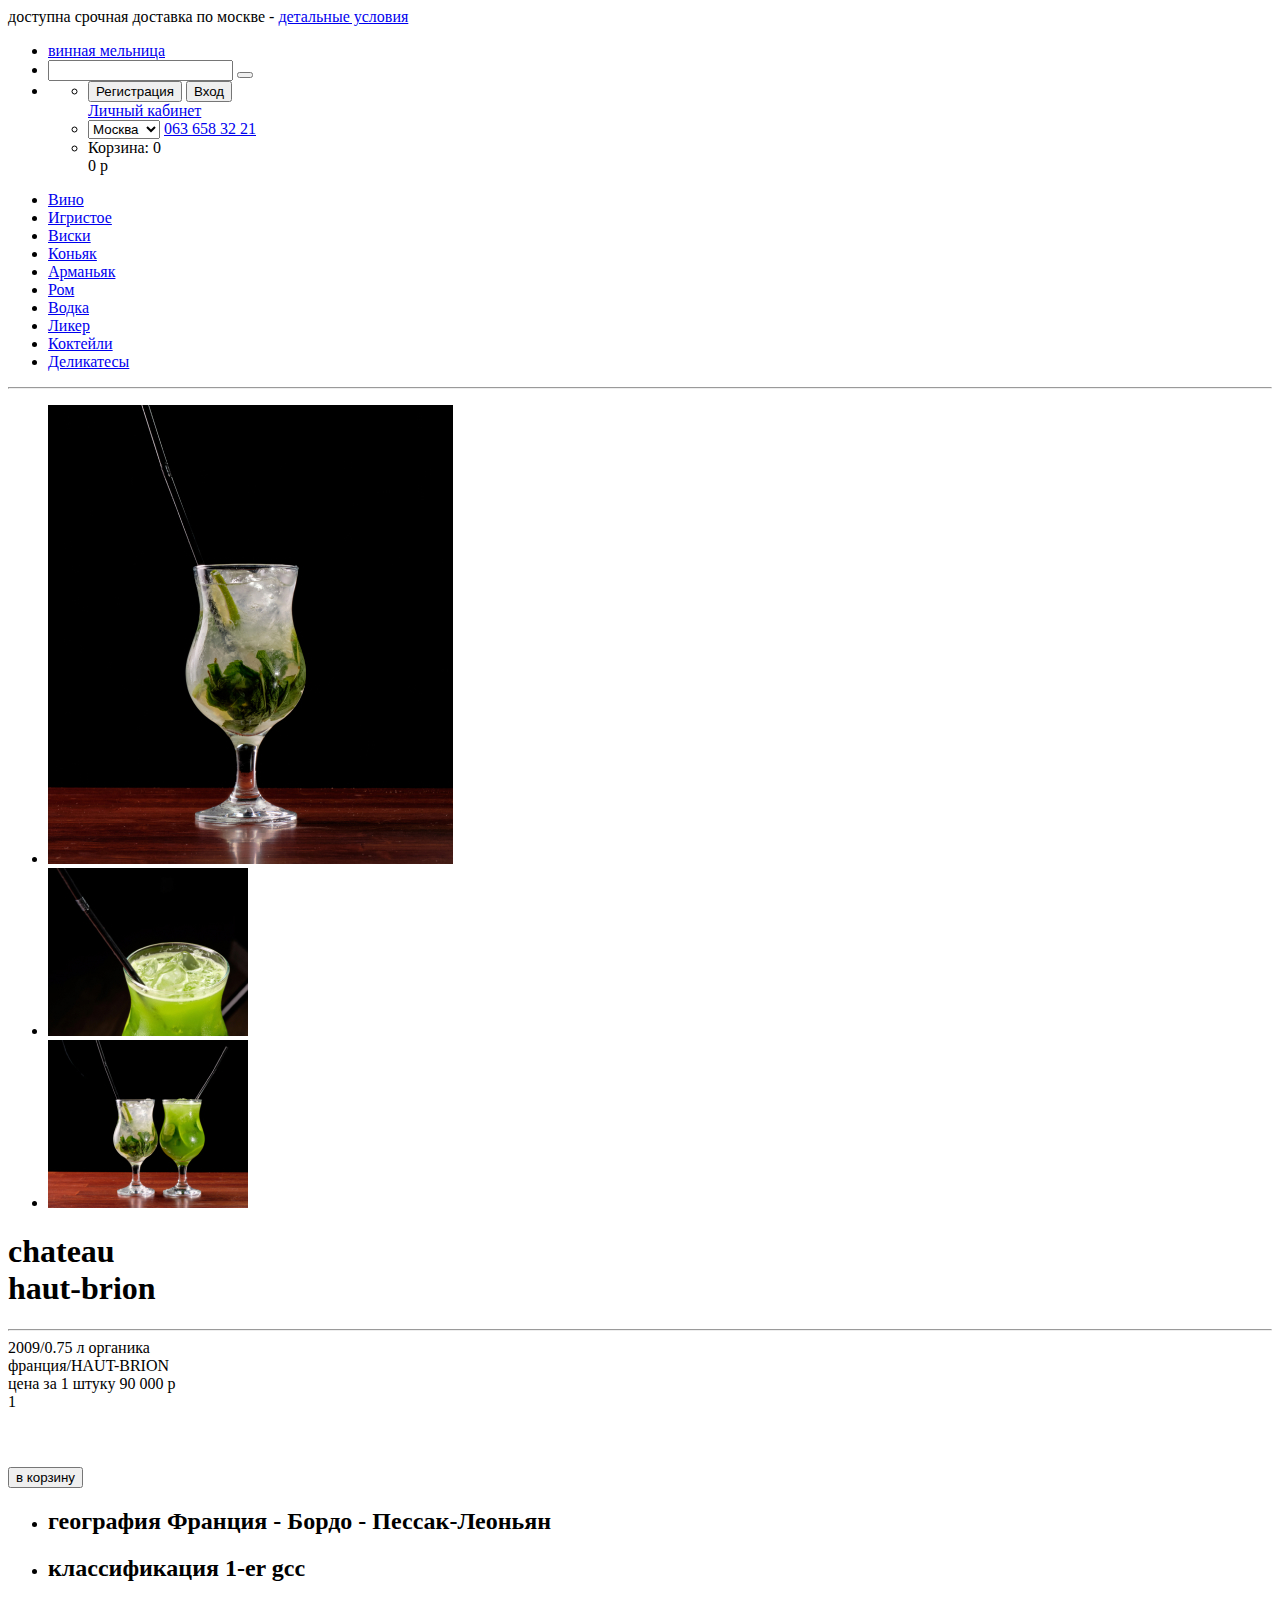
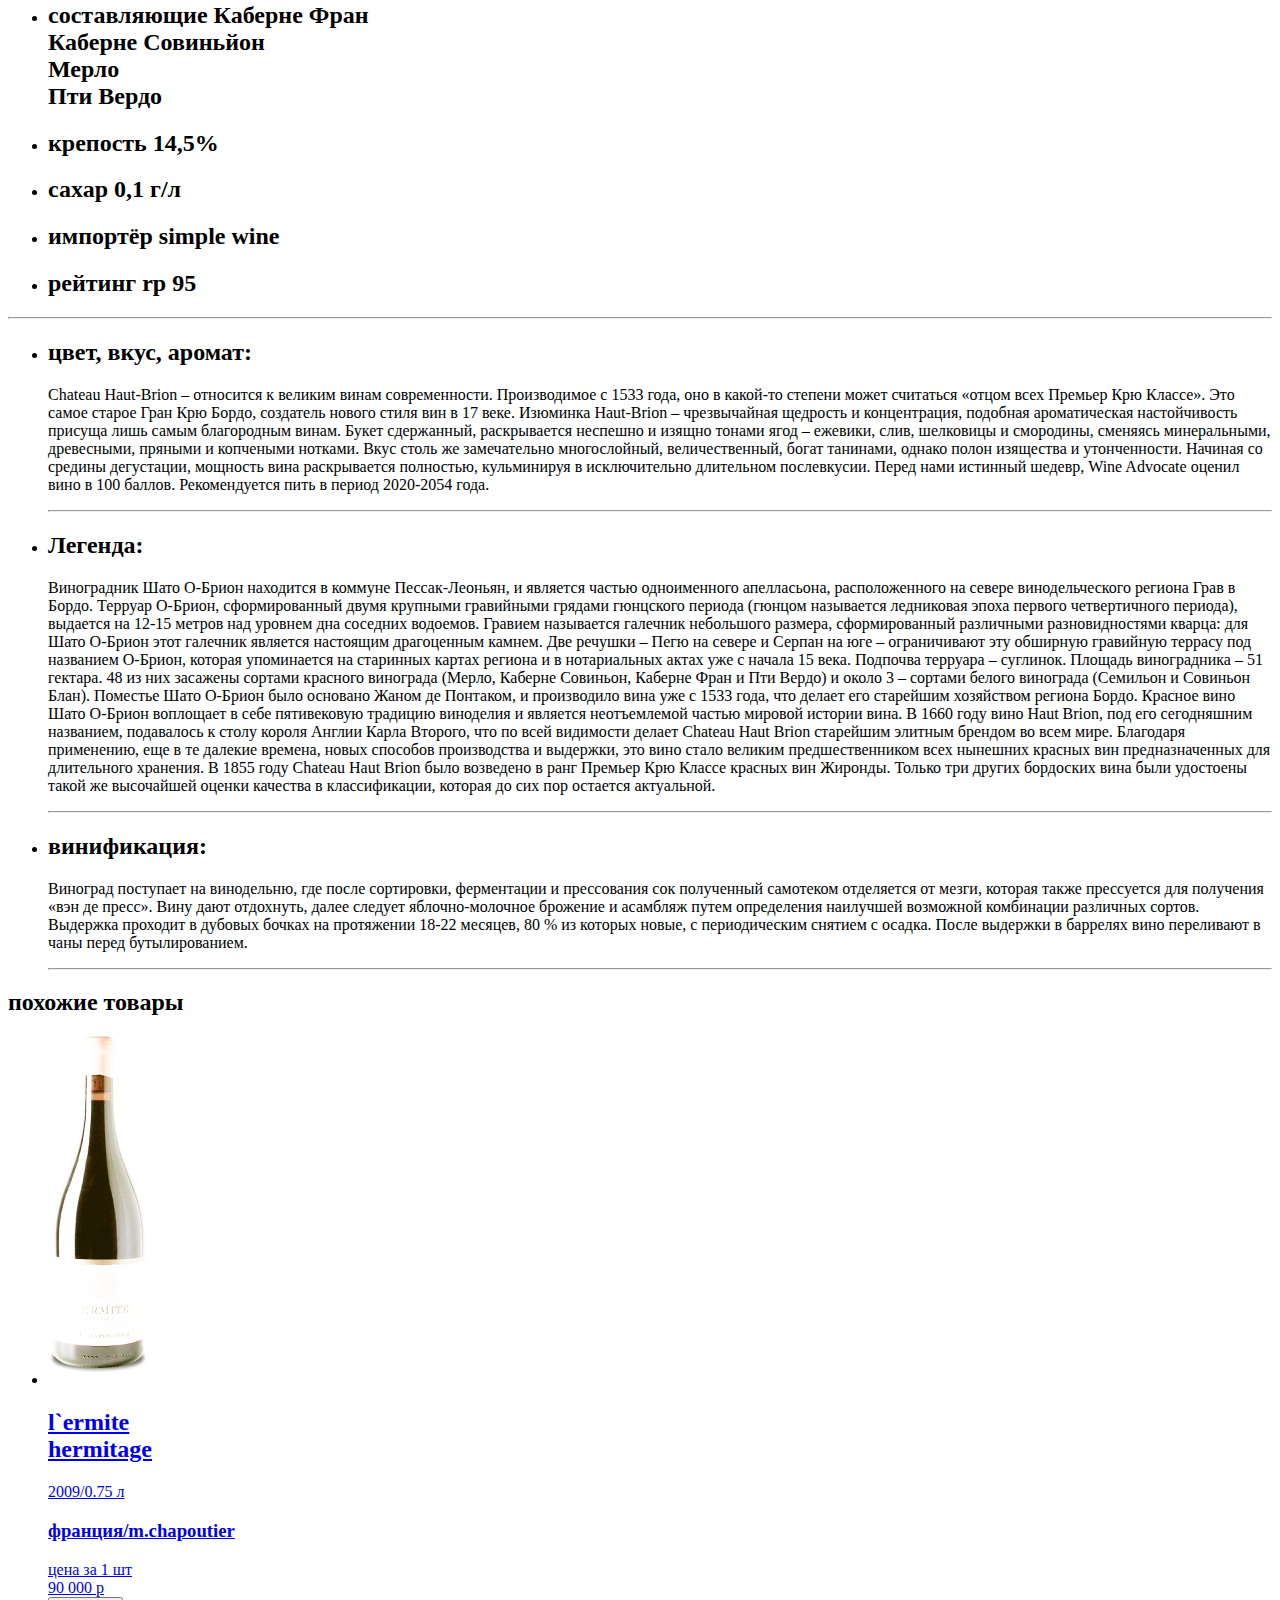
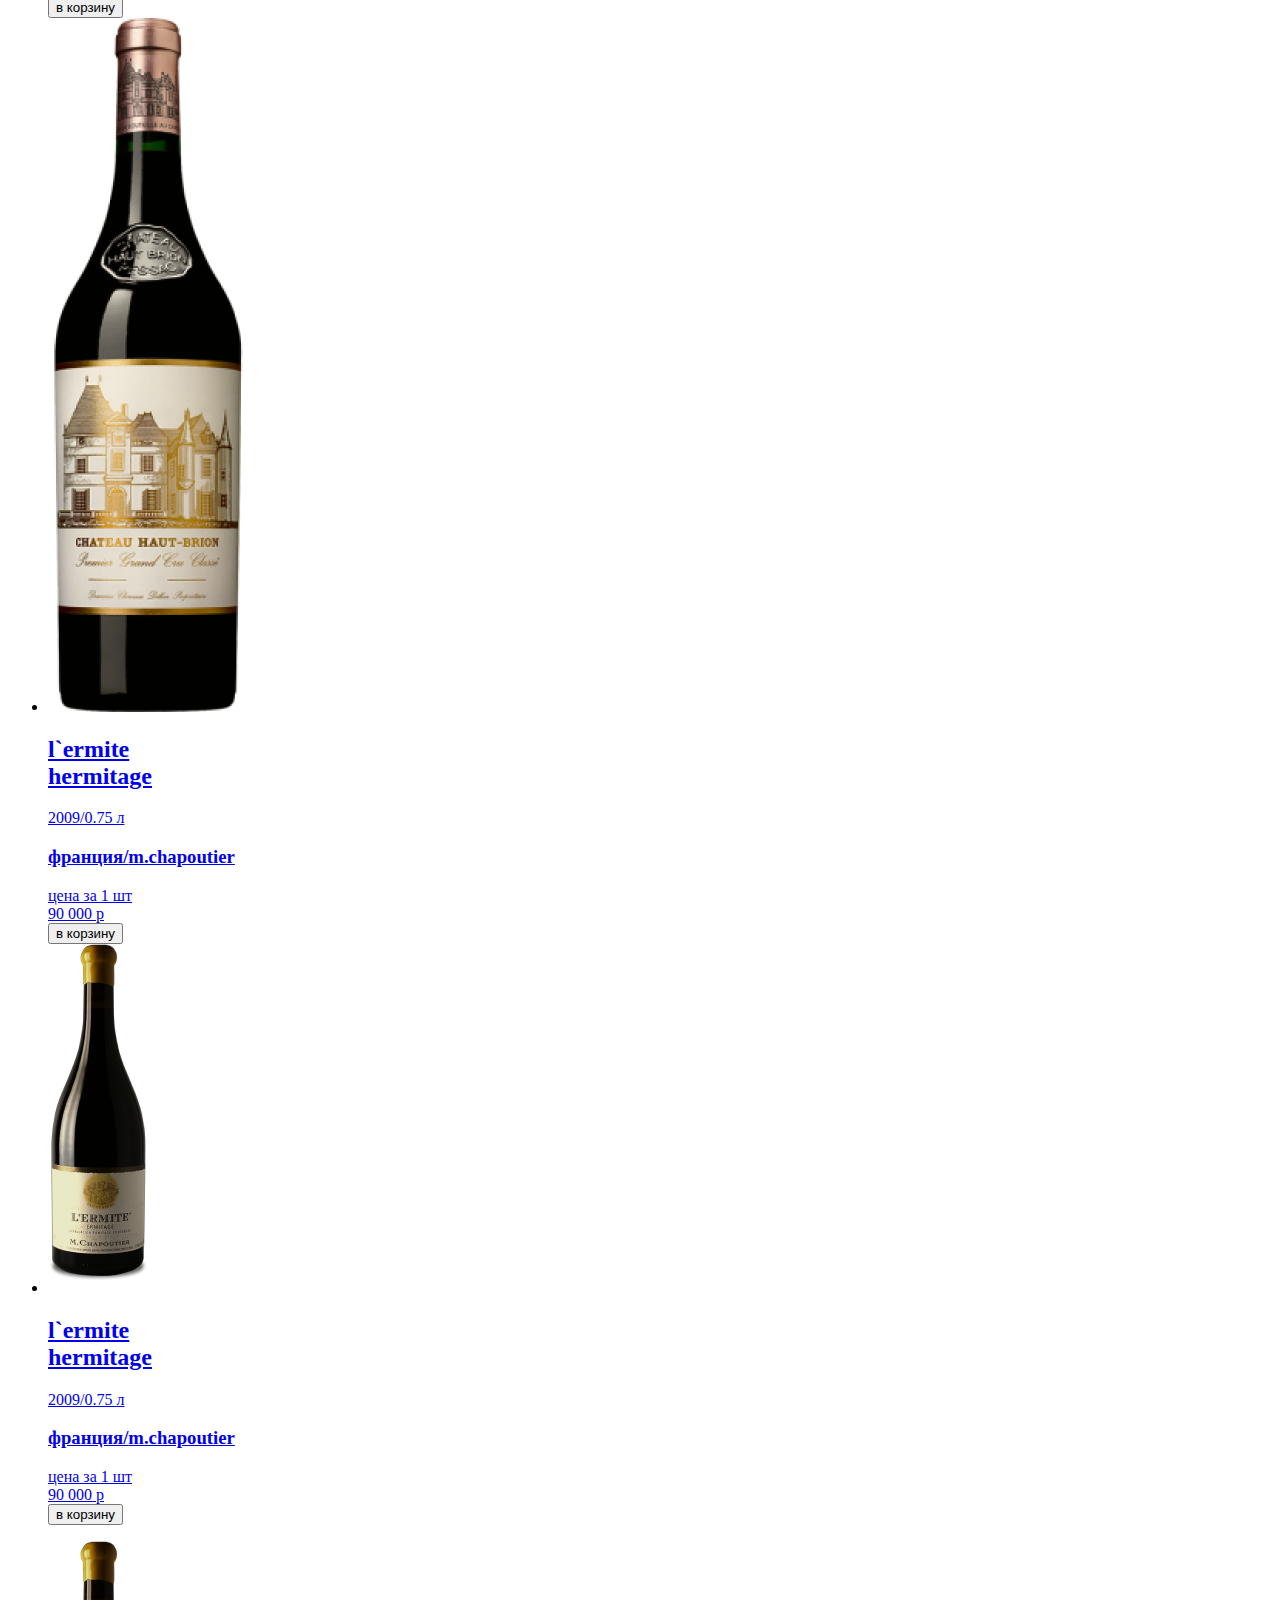
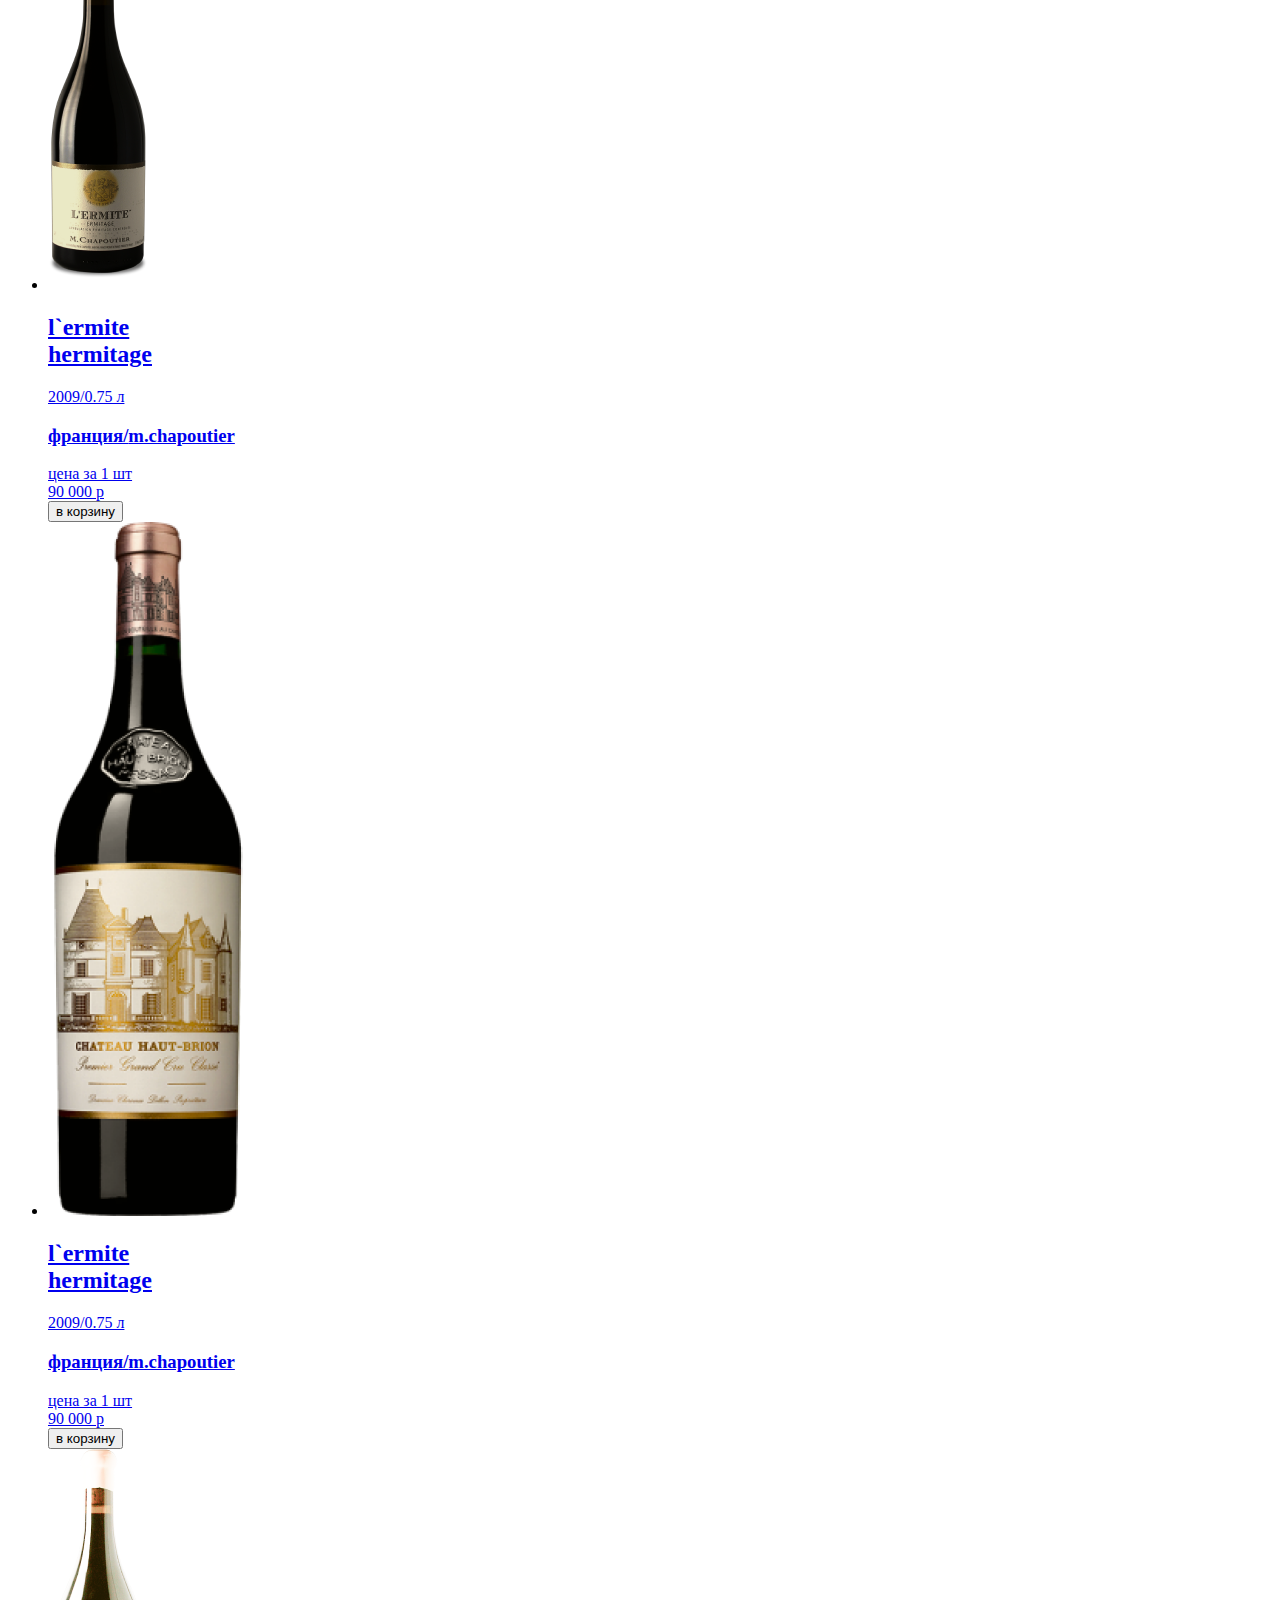
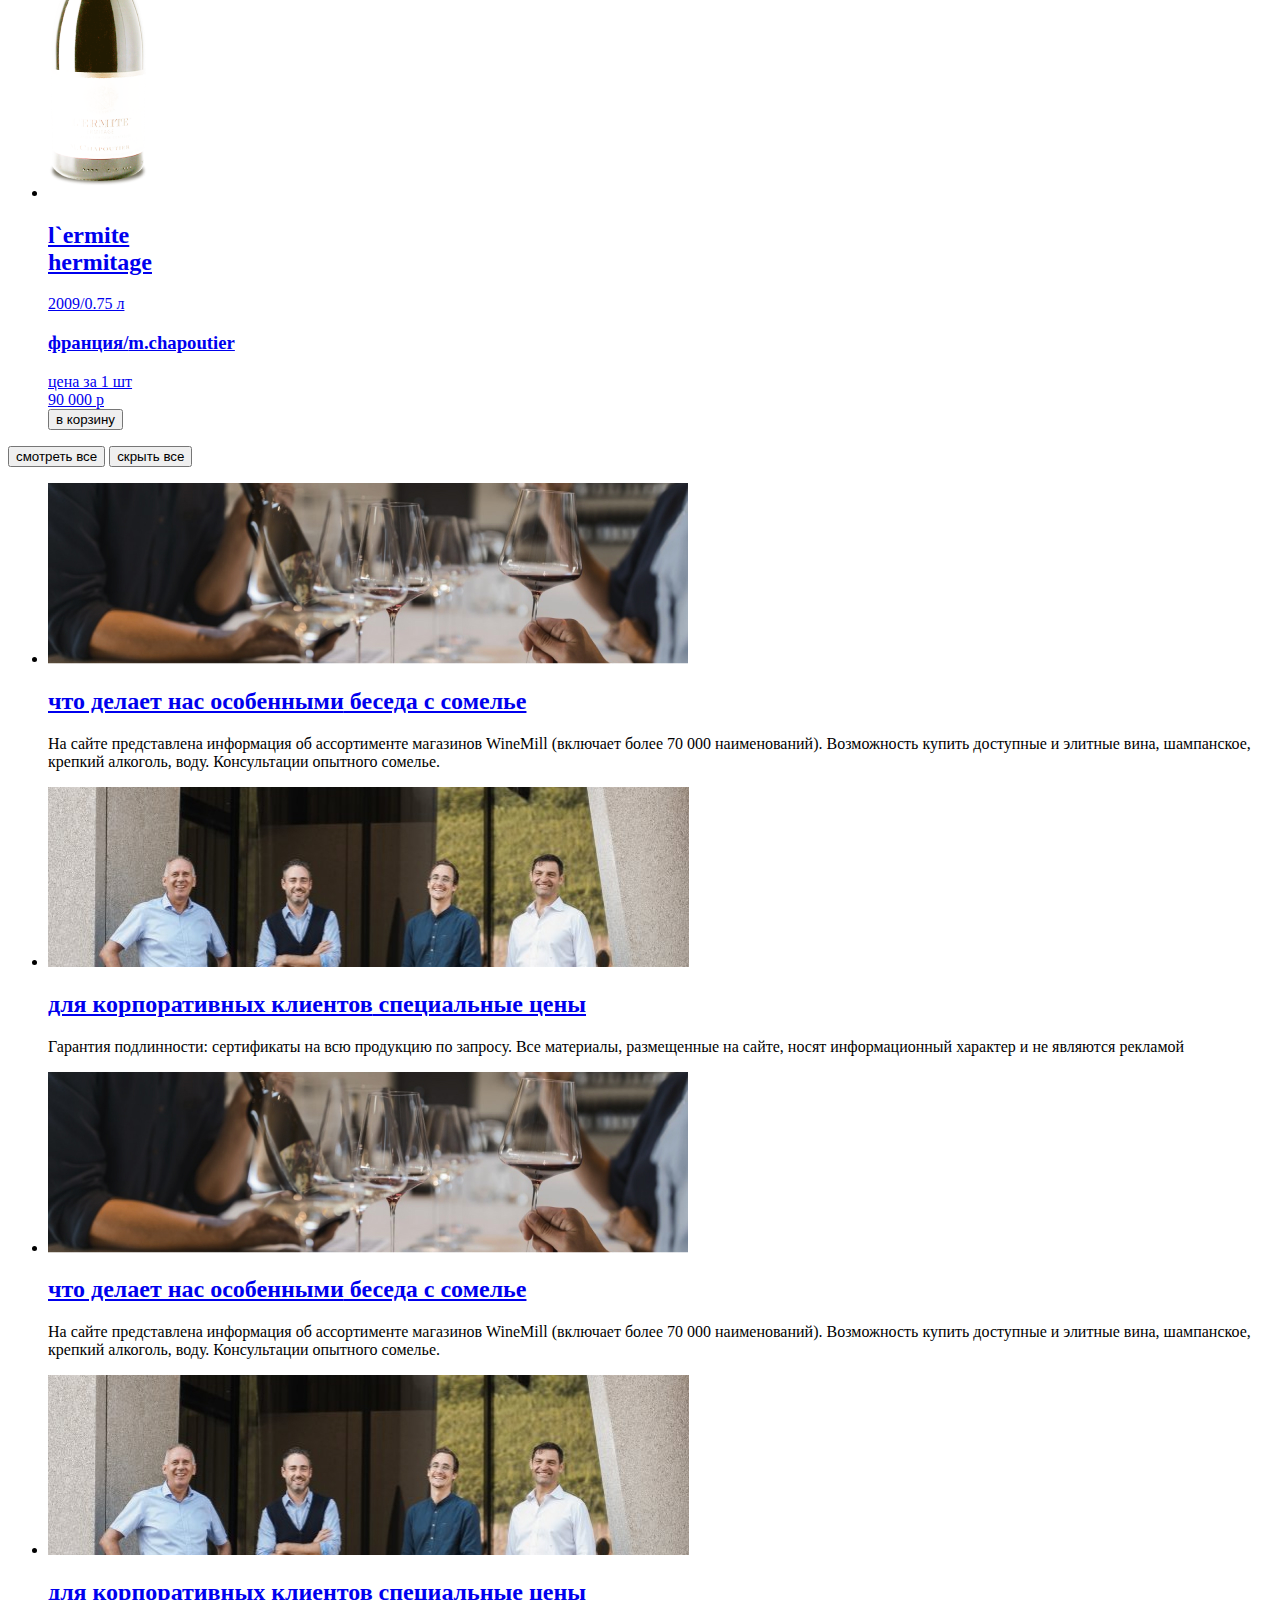
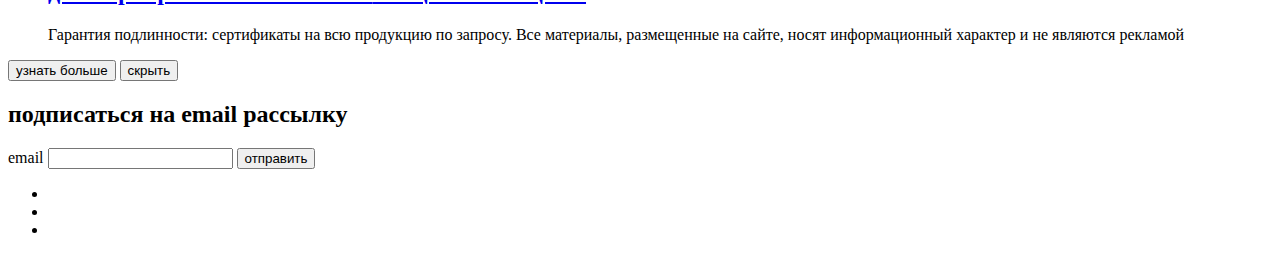
==== product-page.html @ 575c4384 "add files" ====
<!DOCTYPE html>

<html lang="ru">

<head>
    <meta charset="UTF-8">
    <meta name="viewport" content="width=device-width, initial-scale = 1.0">
    <title>Винная мельница</title>
    <link rel="stylesheet" href="https://cdn.jsdelivr.net/npm/@fancyapps/ui/dist/fancybox.css" />
    <link rel="stylesheet" href="css/style.min.css">
</head>

<body>

    <header class="header">
        <div class="container">
            <div class="header__delivery">
                <div class="header__delivery-description">доступна срочная доставка по москве <span>-</span>
                    <a class="header__link" href="#">детальные условия</a>
                </div>
            </div>
            <ul class="header__top">
                <li class="header__top-item">
                    <a class="header__logo" href="#">
                        винная мельница
                    </a>
                </li>
                <li class="header__top-item">
                    <div class="header__search">
                        <input class="header__search-input" type="search">
                        <button class="header__search-btn"></button>
                    </div>
                </li>
                <li class="header__top-item">
                    <nav class="header__nav">
                        <ul class="header__top-list">
                            <li class="header__nav-item profile">
                                <div class="header__register">
                                    <button class="header__register-btn registration">Регистрация</button>
                                    <button class="header__register-btn login">Вход</button>
                                </div>
                                <a class="header__nav-link" href="#">Личный кабинет</a>
                            </li>
                            <li class="header__nav-item phone">
                                <select class="header__place">
                                    <option>Москва</option>
                                    <option>Париж</option>
                                    <option>Мадрид</option>
                                    <option>София</option>
                                </select>
                                <a class="header__nav-number" href="tel: 0636583521">063 658 32 21</a>
                            </li>
                            <li class="header__nav-item bin">
                                <div class="header__nav-bin">Корзина: <span>0</span></div>
                                <div class="header__nav-price">0 <span>р</span></div>
                            </li>
                        </ul>
                    </nav>
                </li>
            </ul>
            <nav class="header__nav">
                <ul class="header__bottom-list">
                    <li class="header__nav-item">
                        <a class="header__bottom-link wow tada" href="#">Вино</a>
                    </li>
                    <li class="header__nav-item">
                        <a class="header__bottom-link" href="#">Игристое</a>
                    </li>
                    <li class="header__nav-item">
                        <a class="header__bottom-link" href="#">Виски</a>
                    </li>
                    <li class="header__nav-item">
                        <a class="header__bottom-link" href="#">Коньяк</a>
                    </li>
                    <li class="header__nav-item">
                        <a class="header__bottom-link" href="#">Арманьяк</a>
                    </li>
                    <li class="header__nav-item">
                        <a class="header__bottom-link" href="#">Ром</a>
                    </li>
                    <li class="header__nav-item">
                        <a class="header__bottom-link" href="#">Водка</a>
                    </li>
                    <li class="header__nav-item">
                        <a class="header__bottom-link" href="#">Ликер</a>
                    </li>
                    <li class="header__nav-item">
                        <a class="header__bottom-link" href="#">Коктейли</a>
                    </li>
                    <li class="header__nav-item">
                        <a class="header__bottom-link" href="#">Деликатесы</a>
                    </li>
                </ul>
                <hr>
            </nav>
        </div>
    </header>

    <div class="main">
        <div class="container">
            <section class="product">
                <div class="product__wrapper">
                    <div class="product__img">
                        <ul class="product__img-list">
                            <li class="product__img-item">
                                <img src="/images/product-frontview1.jpg" data-fancybox="single" alt="front view image">
                            </li>
                            <li class="product__img-item">
                                <img src="/images/product-enlargeview1.jpg" data-fancybox="single"
                                    alt="enlarge view image">
                            </li>
                            <li class="product__img-item">
                                <img src="/images/product-bothview1.jpg" data-fancybox="single"
                                    alt="both glass view image">
                            </li>
                        </ul>
                    </div>
                    <div class="product__content">
                        <div class="product__content-wrapper">
                            <div class="product__main-info">
                                <div class="main-infotitle">
                                    <h1 class="product__title">
                                        chateau<br>
                                        haut-brion
                                    </h1>
                                    <hr>
                                    <div class="any-data">
                                        2009/0.75 л
                                        <span class="any-data__description">органика</span>
                                    </div>
                                    <div class="manufacture">франция/HAUT-BRION</div>
                                </div>
                                <div class="main-infoprice">
                                    <div class="product__price">
                                        <span class="product__price-description">цена за 1 штуку</span>
                                        90 000 р
                                    </div>
                                    <div class="product__bin">
                                        <div class="product__count">
                                            1
                                        </div>
                                        <div class="count-plus">
                                            <svg xmlns="http://www.w3.org/2000/svg" height="24px" viewBox="0 0 24 24"
                                                width="24px" fill="#FFFFFF">
                                                <path d="M0 0h24v24H0z" fill="none" />
                                                <path d="M12 8l-6 6 1.41 1.41L12 10.83l4.59 4.58L18 14z" />
                                            </svg>
                                        </div>
                                        <div class="count-minus">
                                            <svg xmlns="http://www.w3.org/2000/svg" height="24px" viewBox="0 0 24 24"
                                                width="24px" fill="#FFFFFF">
                                                <path d="M0 0h24v24H0z" fill="none" />
                                                <path d="M16.59 8.59L12 13.17 7.41 8.59 6 10l6 6 6-6z" />
                                            </svg>
                                        </div>
                                        <button class="btn product__btn">в корзину</button>
                                    </div>
                                </div>
                            </div>
                            <div class="product__description">
                                <ul class="description-list">
                                    <li class="description-list__item">
                                        <h2 class="description-list__title">
                                            <span class="description-list__subtitle">география</span>
                                            Франция - Бордо - Пессак-Леоньян
                                        </h2>
                                    </li>
                                    <li class="description-list__item">
                                        <h2 class="description-list__title">
                                            <span class="description-list__subtitle">классификация</span>
                                            1-er gcc
                                        </h2>
                                    </li>
                                    <li class="description-list__item">
                                        <h2 class="description-list__title">
                                            <span class="description-list__subtitle">составляющие</span>
                                            Каберне Фран<br>
                                            Каберне Совиньйон<br>
                                            Мерло<br>
                                            Пти Вердо
                                        </h2>
                                    </li>
                                    <li class="description-list__item">
                                        <h2 class="description-list__title">
                                            <span class="description-list__subtitle">крепость</span>
                                            14,5%
                                        </h2>
                                    </li>
                                    <li class="description-list__item">
                                        <h2 class="description-list__title">
                                            <span class="description-list__subtitle">сахар</span>
                                            0,1 г/л
                                        </h2>
                                    </li>
                                    <li class="description-list__item">
                                        <h2 class="description-list__title">
                                            <span class="description-list__subtitle">импортёр</span>
                                            simple wine
                                        </h2>
                                    </li>
                                    <li class="description-list__item">
                                        <h2 class="description-list__title">
                                            <span class="description-list__subtitle">рейтинг</span>
                                            rp 95
                                        </h2>
                                    </li>
                                </ul>
                                <hr>
                            </div>
                            <div class="product__legend">
                                <ul class="legend-list">
                                    <li class="legend-list__item">
                                        <h2 class="legend-list__title">цвет, вкус, аромат:</h2>
                                        <div class="text">
                                            <p>
                                                Chateau Haut-Brion – относится к великим винам современности.
                                                Производимое с 1533 года, оно в какой-то степени может считаться «отцом
                                                всех Премьер Крю Классе». Это самое старое Гран Крю Бордо, создатель
                                                нового стиля вин в 17 веке. Изюминка Haut-Brion – чрезвычайная щедрость
                                                и концентрация, подобная ароматическая настойчивость присуща лишь самым
                                                благородным винам. Букет сдержанный, раскрывается неспешно и изящно
                                                тонами ягод – ежевики, слив, шелковицы и смородины, сменяясь
                                                минеральными, древесными, пряными и копчеными нотками. Вкус столь же
                                                замечательно многослойный, величественный, богат танинами, однако полон
                                                изящества и утонченности. Начиная со средины дегустации, мощность вина
                                                раскрывается полностью, кульминируя в исключительно длительном
                                                послевкусии. Перед нами истинный шедевр, Wine Advocate оценил вино в 100
                                                баллов. Рекомендуется пить в период 2020-2054 года.
                                            </p>
                                        </div>
                                        <hr>
                                    </li>
                                    <li class="legend-list__item">
                                        <h2 class="legend-list__title">Легенда:</h2>
                                        <div class="text">
                                            <p>
                                                Виноградник Шато О-Брион находится в коммуне Пессак-Леоньян, и является
                                                частью одноименного апелласьона, расположенного на севере
                                                винодельческого региона Грав в Бордо. Терруар О-Брион, сформированный
                                                двумя крупными гравийными грядами гюнцского периода (гюнцом называется
                                                ледниковая эпоха первого четвертичного периода), выдается на 12-15
                                                метров над уровнем дна соседних водоемов. Гравием называется галечник
                                                небольшого размера, сформированный различными разновидностями кварца:
                                                для Шато О-Брион этот галечник является настоящим драгоценным камнем.
                                                Две речушки – Пегю на севере и Серпан на юге – ограничивают эту обширную
                                                гравийную террасу под названием О-Брион, которая упоминается на
                                                старинных картах региона и в нотариальных актах уже с начала 15 века.
                                                Подпочва терруара – суглинок. Площадь виноградника – 51 гектара. 48 из
                                                них засажены сортами красного винограда (Мерло, Каберне Совиньон,
                                                Каберне Фран и Пти Вердо) и около 3 – сортами белого винограда (Семильон
                                                и Совиньон Блан). Поместье Шато О-Брион было основано Жаном де Понтаком,
                                                и производило вина уже с 1533 года, что делает его старейшим хозяйством
                                                региона Бордо. Красное вино Шато О-Брион воплощает в себе пятивековую
                                                традицию виноделия и является неотъемлемой частью мировой истории вина.
                                                В 1660 году вино Haut Brion, под его сегодняшним названием, подавалось к
                                                столу короля Англии Карла Второго, что по всей видимости делает Chateau
                                                Haut Brion старейшим элитным брендом во всем мире. Благодаря применению,
                                                еще в те далекие времена, новых способов производства и выдержки, это
                                                вино стало великим предшественником всех нынешних красных вин
                                                предназначенных для длительного хранения. В 1855 году Chateau Haut Brion
                                                было возведено в ранг Премьер Крю Классе красных вин Жиронды. Только три
                                                других бордоских вина были удостоены такой же высочайшей оценки качества
                                                в классификации, которая до сих пор остается актуальной.
                                            </p>
                                        </div>
                                        <hr>
                                    </li>
                                    <li class="legend-list__item">
                                        <h2 class="legend-list__title">винификация:</h2>
                                        <div class="text">
                                            <p>
                                                Виноград поступает на винодельню, где после сортировки, ферментации и
                                                прессования сок полученный самотеком отделяется от мезги, которая также
                                                прессуется для получения «вэн де пресс». Вину дают отдохнуть, далее
                                                следует яблочно-молочное брожение и асамбляж путем определения наилучшей
                                                возможной комбинации различных сортов. Выдержка проходит в дубовых
                                                бочках на протяжении 18-22 месяцев, 80 % из которых новые, с
                                                периодическим снятием с осадка. После выдержки в баррелях вино
                                                переливают в чаны перед бутылированием.
                                            </p>
                                        </div>
                                        <hr>
                                    </li>
                                </ul>
                            </div>
                        </div>
                    </div>
                </div>
            </section>
            
            <section class="similar">
                <h2 class="similar__title">похожие товары</h2>
                <ul class="similar__product-list">
                    <li class="similar__item">
                        <a class="content-link" href="#">
                            <div class="content-link__img">
                                <img src="/images/wine-Dry.png" alt="wine Dry">
                            </div>
                            <div class="content-link__description">
                                <h2 class="content-link__title">
                                    l`ermite<br>
                                    hermitage
                                </h2>
                                <div class="any-data">2009/0.75 л</div>
                                <h3 class="content-link__subtitle">
                                    франция/<span class="content-link__manufacturer">m.chapoutier</span>
                                </h3>
                                <div class="content-price__wrapper">
                                    <div class="content-link__price">
                                        цена за 1 шт
                                        <div class="count-price">90 000 р</div>
                                    </div>
                                    <button class="btn content-link__btn">в корзину</button>
                                </div>
                            </div>
                        </a>
                    </li>
                    <li class="similar__item">
                        <a class="content-link" href="#">
                            <div class="content-link__img">
                                <img src="/images/wine-Brot.png" alt="wine Brot">
                            </div>
                            <div class="content-link__description">
                                <h2 class="content-link__title">
                                    l`ermite<br>
                                    hermitage
                                </h2>
                                <div class="any-data">2009/0.75 л</div>
                                <h3 class="content-link__subtitle">
                                    франция/<span class="content-link__manufacturer">m.chapoutier</span>
                                </h3>
                                <div class="content-price__wrapper">
                                    <div class="content-link__price">
                                        цена за 1 шт
                                        <div class="count-price">90 000 р</div>
                                    </div>
                                    <button class="btn content-link__btn">в корзину</button>
                                </div>
                            </div>
                        </a>
                    </li>
                    <li class="similar__item">
                        <a class="content-link" href="#">
                            <div class="content-link__img">
                                <img src="/images/wine1.png" alt="wine Dessert">
                            </div>
                            <div class="content-link__description">
                                <h2 class="content-link__title">
                                    l`ermite<br>
                                    hermitage
                                </h2>
                                <div class="any-data">2009/0.75 л</div>
                                <h3 class="content-link__subtitle">
                                    франция/<span class="content-link__manufacturer">m.chapoutier</span>
                                </h3>
                                <div class="content-price__wrapper">
                                    <div class="content-link__price">
                                        цена за 1 шт
                                        <div class="count-price">90 000 р</div>
                                    </div>
                                    <button class="btn content-link__btn">в корзину</button>
                                </div>
                            </div>
                        </a>
                    </li>
                </ul>
                <ul class="similar__product-list content-more content-more--active">
                    <li class="similar__item">
                        <a class="content-link" href="#">
                            <div class="content-link__img">
                                <img src="/images/wine1.png" alt="wine Dessert">
                            </div>
                            <div class="content-link__description">
                                <h2 class="content-link__title">
                                    l`ermite<br>
                                    hermitage
                                </h2>
                                <div class="any-data">2009/0.75 л</div>
                                <h3 class="content-link__subtitle">
                                    франция/<span class="content-link__manufacturer">m.chapoutier</span>
                                </h3>
                                <div class="content-price__wrapper">
                                    <div class="content-link__price">
                                        цена за 1 шт
                                        <div class="count-price">90 000 р</div>
                                    </div>
                                    <button class="btn content-link__btn">в корзину</button>
                                </div>
                            </div>
                        </a>
                    </li>
                    <li class="similar__item">
                        <a class="content-link" href="#">
                            <div class="content-link__img">
                                <img src="/images/wine-Brot.png" alt="wine Brot">
                            </div>
                            <div class="content-link__description">
                                <h2 class="content-link__title">
                                    l`ermite<br>
                                    hermitage
                                </h2>
                                <div class="any-data">2009/0.75 л</div>
                                <h3 class="content-link__subtitle">
                                    франция/<span class="content-link__manufacturer">m.chapoutier</span>
                                </h3>
                                <div class="content-price__wrapper">
                                    <div class="content-link__price">
                                        цена за 1 шт
                                        <div class="count-price">90 000 р</div>
                                    </div>
                                    <button class="btn content-link__btn">в корзину</button>
                                </div>
                            </div>
                        </a>
                    </li>
                    <li class="similar__item">
                        <a class="content-link" href="#">
                            <div class="content-link__img">
                                <img src="/images/wine-Dry.png" alt="wine Dry">
                            </div>
                            <div class="content-link__description">
                                <h2 class="content-link__title">
                                    l`ermite<br>
                                    hermitage
                                </h2>
                                <div class="any-data">2009/0.75 л</div>
                                <h3 class="content-link__subtitle">
                                    франция/<span class="content-link__manufacturer">m.chapoutier</span>
                                </h3>
                                <div class="content-price__wrapper">
                                    <div class="content-link__price">
                                        цена за 1 шт
                                        <div class="count-price">90 000 р</div>
                                    </div>
                                    <button class="btn content-link__btn">в корзину</button>
                                </div>
                            </div>
                        </a>
                    </li>
                </ul>
                <button class="btn-infoshow">смотреть все</button>
                <button class="btn-infohidde">скрыть все</button>
            </section>
            
            <section class="services">
                <ul class="services__wrapper services__list">
                    <li class="services__list-item">
                        <a class="services__list-link " href="#">
                            <img src="/images/services-list-item1.jpg" alt="services image 1">
                            <h2 class="services__list-title">
                                <span class="services__list-subtitle">что делает нас особенными</span>
                                беседа с сомелье
                            </h2>
                        </a>
                        <div class="text services__list-text">
                            <p>
                                На сайте представлена информация об ассортименте магазинов WineMill (включает более 70
                                000 наименований). Возможность купить доступные и элитные вина, шампанское, крепкий
                                алкоголь, воду. Консультации опытного сомелье.
                            </p>
                        </div>
                    </li>
                    <li class="services__list-item">
                        <a class="services__list-link" href="#">
                            <img src="/images/services-list-item2.jpg" alt="services image 2">
                            <h2 class="services__list-title">
                                <span class="services__list-subtitle">для корпоративных клиентов</span>
                                специальные цены
                            </h2>
                        </a>
                        <div class="text services__list-text">
                            <p>
                                Гарантия подлинности: сертификаты на всю продукцию по запросу. Все материалы,
                                размещенные на сайте, носят информационный характер и не являются рекламой
                            </p>
                        </div>
                    </li>
                </ul>
                <ul class="services__wrapper services__list content-more content-more--active">
                    <li class="services__list-item">
                        <a class="services__list-link " href="#">
                            <img src="/images/services-list-item1.jpg" alt="services image 1">
                            <h2 class="services__list-title">
                                <span class="services__list-subtitle">что делает нас особенными</span>
                                беседа с сомелье
                            </h2>
                        </a>
                        <div class="text services__list-text">
                            <p>
                                На сайте представлена информация об ассортименте магазинов WineMill (включает более 70
                                000 наименований). Возможность купить доступные и элитные вина, шампанское, крепкий
                                алкоголь, воду. Консультации опытного сомелье.
                            </p>
                        </div>
                    </li>
                    <li class="services__list-item">
                        <a class="services__list-link" href="#">
                            <img src="/images/services-list-item2.jpg" alt="services image 2">
                            <h2 class="services__list-title">
                                <span class="services__list-subtitle">для корпоративных клиентов</span>
                                специальные цены
                            </h2>
                        </a>
                        <div class="text services__list-text">
                            <p>
                                Гарантия подлинности: сертификаты на всю продукцию по запросу. Все материалы,
                                размещенные на сайте, носят информационный характер и не являются рекламой
                            </p>
                        </div>
                    </li>
                </ul>
                <button class="btn btn-infoshow">узнать больше</button>
                <button class="btn btn-infohidde">скрыть</button>
            </section>
            
            <section class="mail mail-product">
                <div class="mail__wrapper">
                    <h2 class="mail__title">подписаться на email рассылку</h2>
                    <form class="mail__form">
                        <label class="mail__label">
                            email
                        </label>
                        <input class="input mail__input" type="text">
                        <button class="btn btn-send" type="submit">отправить</button>
                    </form>
                    <ul class="social-list">
                        <li class="social-list__item">
                            <a class="social-list__link" href="#">
                                <svg width="5" height="11" viewBox="0 0 5 11" fill="none"
                                    xmlns="http://www.w3.org/2000/svg">
                                    <path
                                        d="M3.24818 11V5.99055H4.72901L4.94912 4.02918H3.24818V2.77987C3.24818 2.2139 3.38635 1.82639 4.09812 1.82639H5V0.0777268C4.56118 0.0240573 4.1201 -0.00185686 3.67877 0.000103396C2.36986 0.000103396 1.47119 0.912025 1.47119 2.58612V4.02551H0V5.98688H1.4744V11H3.24818Z"
                                        fill="white" />
                                </svg>
                            </a>
                        </li>
                        <li class="social-list__item">
                            <a class="social-list__link" href="#">
                                <svg width="12" height="13" viewBox="0 0 12 13" fill="none"
                                    xmlns="http://www.w3.org/2000/svg">
                                    <path
                                        d="M5.99839 3.16487C4.29477 3.16487 2.91986 4.65438 2.91986 6.5C2.91986 8.34562 4.29477 9.83513 5.99839 9.83513C7.70201 9.83513 9.07691 8.34562 9.07691 6.5C9.07691 4.65438 7.70201 3.16487 5.99839 3.16487ZM5.99839 8.66759C4.89666 8.66759 3.99757 7.69356 3.99757 6.5C3.99757 5.30644 4.89666 4.33241 5.99839 4.33241C7.10011 4.33241 7.9992 5.30644 7.9992 6.5C7.9992 7.69356 7.10011 8.66759 5.99839 8.66759ZM9.20299 2.251C8.80523 2.251 8.48402 2.59899 8.48402 3.02991C8.48402 3.46082 8.80523 3.80881 9.20299 3.80881C9.60075 3.80881 9.92197 3.46245 9.92197 3.02991C9.92209 2.92758 9.90357 2.82624 9.86748 2.73168C9.83139 2.63712 9.77843 2.55121 9.71165 2.47885C9.64486 2.4065 9.56556 2.34913 9.47827 2.31003C9.39099 2.27094 9.29744 2.25088 9.20299 2.251V2.251ZM11.9993 6.5C11.9993 5.60239 12.0068 4.71292 11.9603 3.81694C11.9138 2.77623 11.6946 1.85261 10.9922 1.0916C10.2882 0.328955 9.43715 0.0931713 8.47652 0.0427622C7.64797 -0.00764684 6.82693 0.000483674 5.99989 0.000483674C5.17134 0.000483674 4.3503 -0.00764684 3.52326 0.0427622C2.56263 0.0931713 1.71007 0.330582 1.00761 1.0916C0.303646 1.85424 0.0860026 2.77623 0.0394721 3.81694C-0.00705849 4.71454 0.00044646 5.60402 0.00044646 6.5C0.00044646 7.39598 -0.00705849 8.28708 0.0394721 9.18306C0.0860026 10.2238 0.305147 11.1474 1.00761 11.9084C1.71157 12.671 2.56263 12.9068 3.52326 12.9572C4.35181 13.0076 5.17284 12.9995 5.99989 12.9995C6.82843 12.9995 7.64947 13.0076 8.47652 12.9572C9.43715 12.9068 10.2897 12.6694 10.9922 11.9084C11.6961 11.1458 11.9138 10.2238 11.9603 9.18306C12.0083 8.28708 11.9993 7.39761 11.9993 6.5V6.5ZM10.6785 10.3343C10.5689 10.6303 10.4368 10.8514 10.2252 11.0791C10.0135 11.3084 9.81089 11.4515 9.53771 11.5702C8.74819 11.91 6.87346 11.8336 5.99839 11.8336C5.12331 11.8336 3.24708 11.91 2.45756 11.5718C2.18438 11.4531 1.98025 11.31 1.77011 11.0807C1.55847 10.8514 1.42638 10.6319 1.31681 10.336C1.00461 9.47901 1.07515 7.44802 1.07515 6.5C1.07515 5.55198 1.00461 3.51936 1.31681 2.66403C1.42638 2.36808 1.55847 2.14693 1.77011 1.91928C1.98175 1.69163 2.18438 1.5469 2.45756 1.4282C3.24708 1.08997 5.12331 1.1664 5.99839 1.1664C6.87346 1.1664 8.7497 1.08997 9.53921 1.4282C9.81239 1.5469 10.0165 1.69 10.2267 1.91928C10.4383 2.14856 10.5704 2.36808 10.68 2.66403C10.9922 3.51936 10.9216 5.55198 10.9216 6.5C10.9216 7.44802 10.9922 9.47901 10.6785 10.3343Z"
                                        fill="white" />
                                </svg>
                            </a>
                        </li>
                        <li class="social-list__item">
                            <a class="social-list__link" href="#">
                                <svg width="11" height="10" viewBox="0 0 11 10" fill="none"
                                    xmlns="http://www.w3.org/2000/svg">
                                    <path
                                        d="M10.2575 0.0657523L0.513632 4.13868C-0.151348 4.4282 -0.147501 4.83031 0.391628 5.00962L2.89327 5.85555L8.68135 1.89699C8.95504 1.71649 9.20509 1.81359 8.99955 2.01137L4.31007 6.599H4.30897L4.31007 6.5996L4.1375 9.39471C4.3903 9.39471 4.50186 9.26901 4.64365 9.12068L5.85875 7.83988L8.38623 9.86354C8.85227 10.1417 9.18695 9.99877 9.30291 9.3959L10.9621 0.920013C11.1319 0.181918 10.7021 -0.152281 10.2575 0.0657523Z"
                                        fill="white" />
                                </svg>
                            </a>
                        </li>
                    </ul>
                </div>
            </section>
        </div>
    </div>



    <script src="https://code.jquery.com/jquery-3.5.1.min.js"></script>
    <script src="/js/plugins.js"></script>
    <script src="https://cdn.jsdelivr.net/npm/@fancyapps/ui/dist/fancybox.umd.js"></script>
    <script src="js/main.min.js"></script>
</body>

</html>
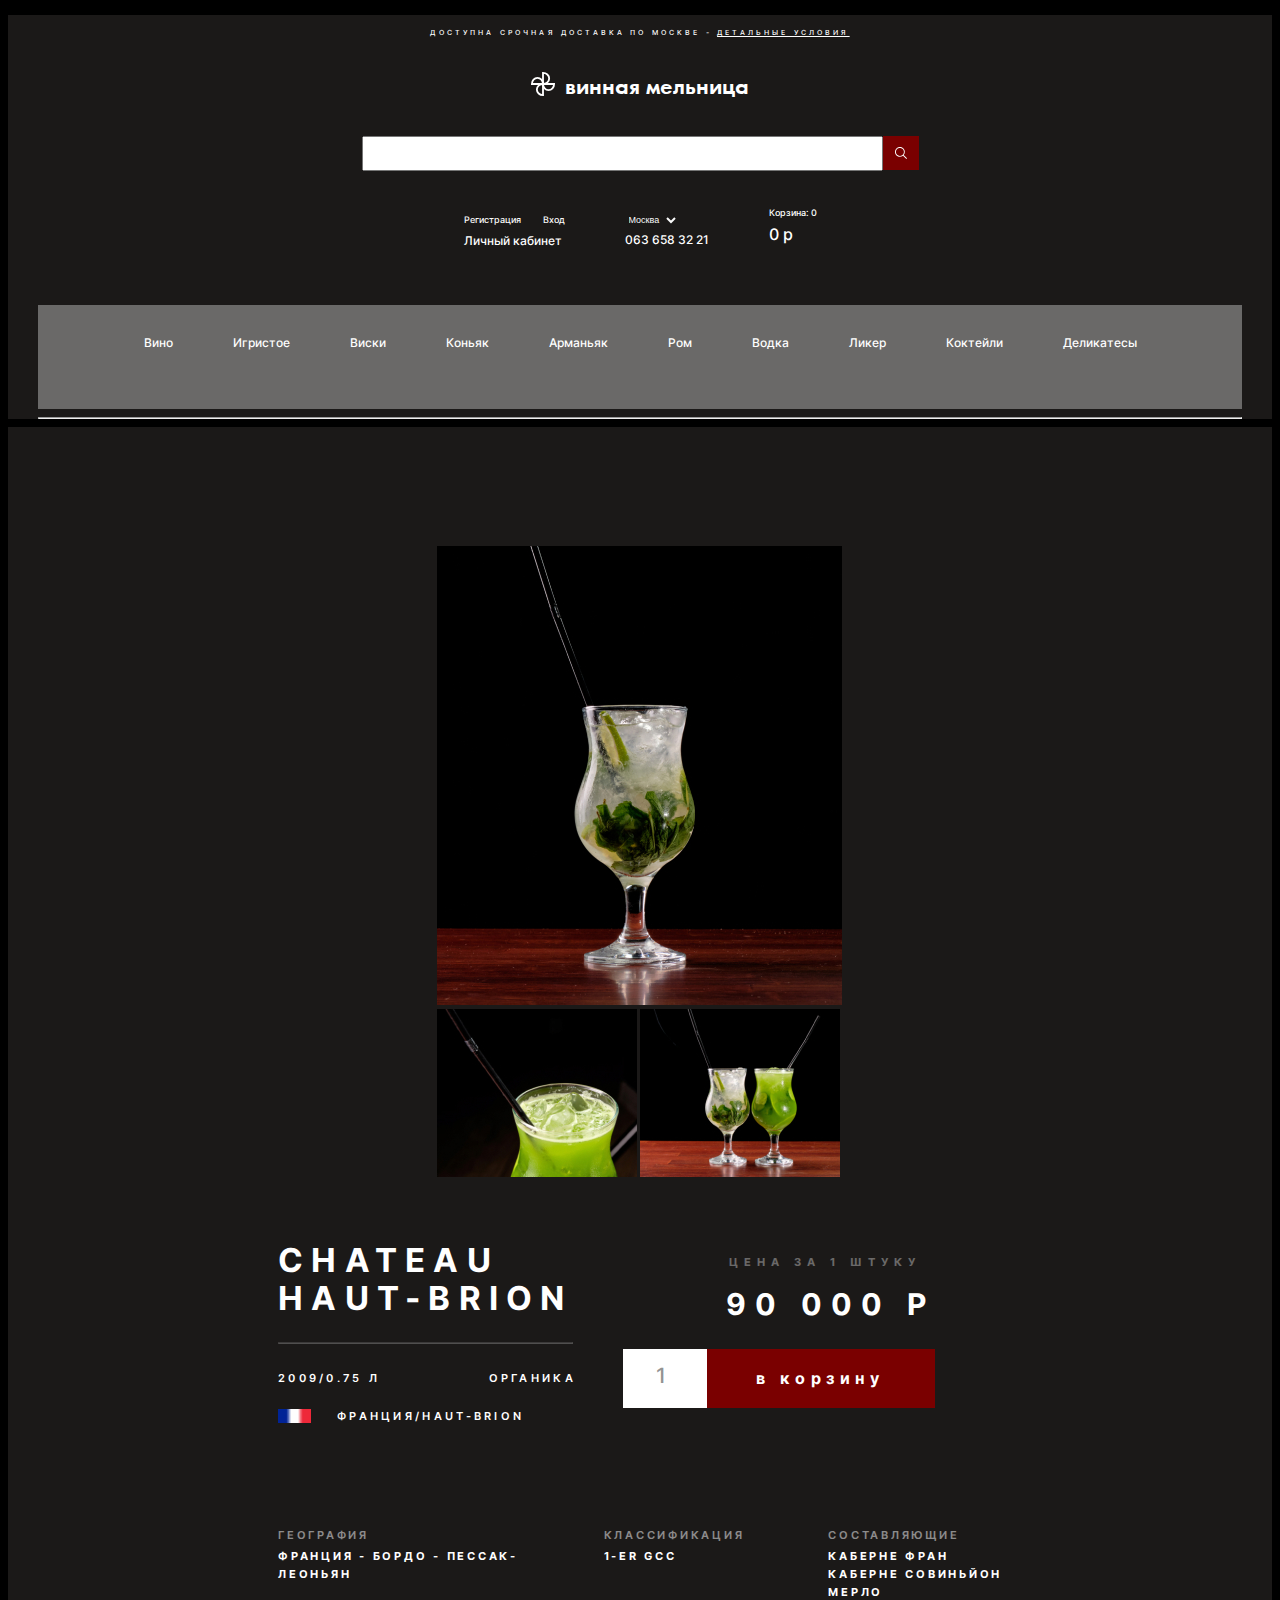
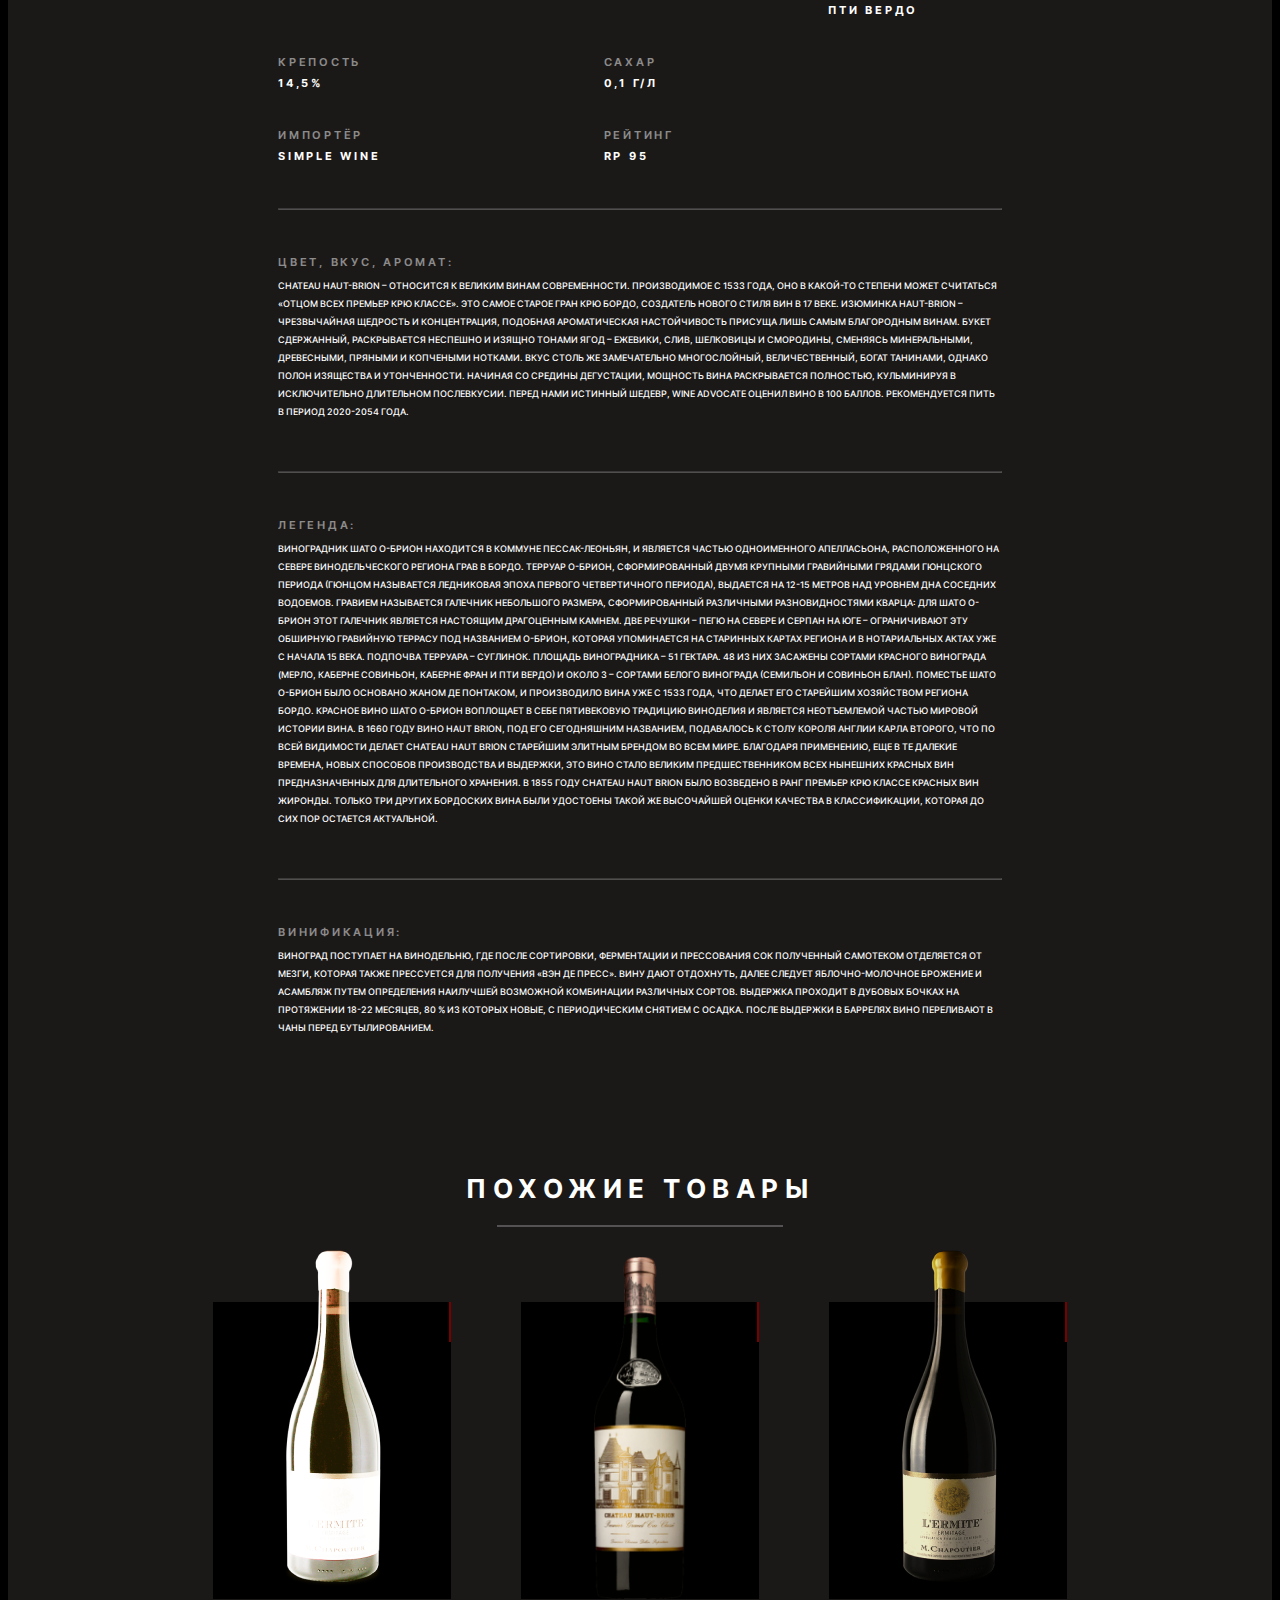
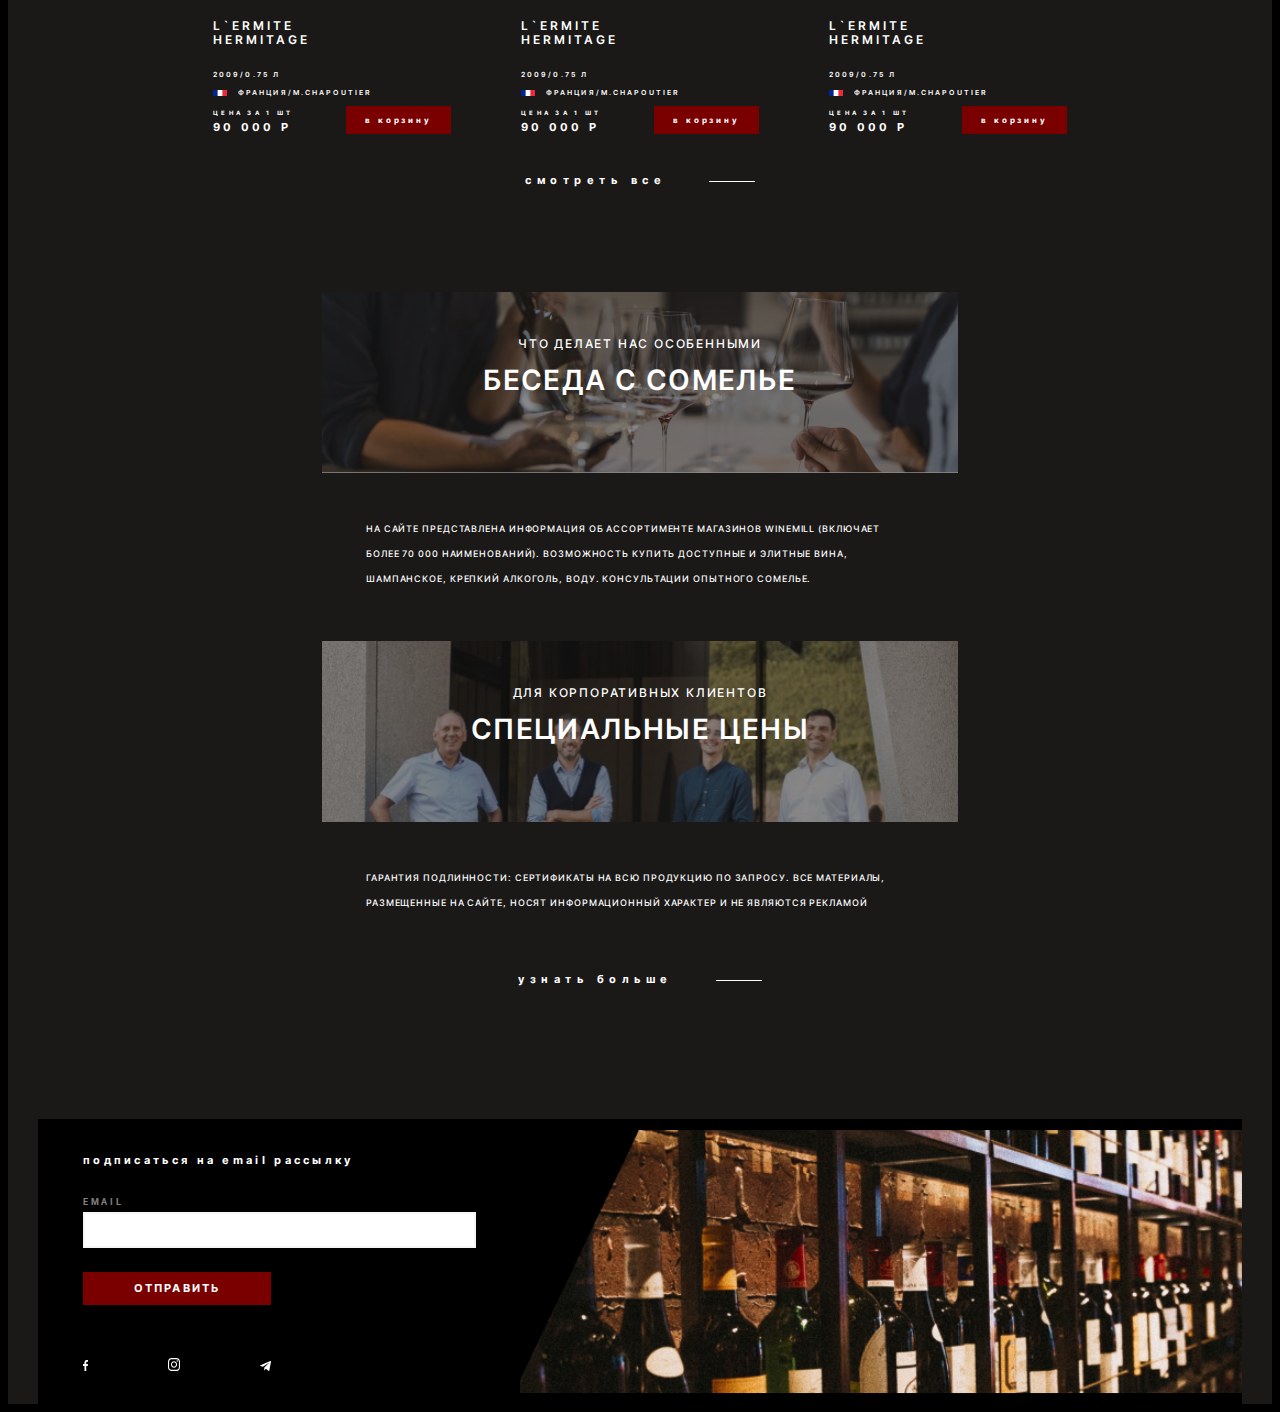
==== commit 481a3a17: "1" ====
--- a/product-page.html
+++ b/product-page.html
@@ -7,7 +7,7 @@
     <meta name="viewport" content="width=device-width, initial-scale = 1.0">
     <title>Винная мельница</title>
     <link rel="stylesheet" href="https://cdn.jsdelivr.net/npm/@fancyapps/ui/dist/fancybox.css" />
-    <link rel="stylesheet" href="css/style.min.css">
+    <link rel="stylesheet" href="css/style.css">
 </head>
 
 <body>
@@ -568,4 +568,4 @@
     <script src="js/main.min.js"></script>
 </body>
 
-</html>+</html>
--- a/css/style.css
+++ b/css/style.css
@@ -0,0 +1,2578 @@
+body, .header__register-btn, .slider__title, .services__list-subtitle, .help__title {
+    font-family: 'Inter-Medium';
+    font-weight: 500;
+}
+.any-data, .manufacture, .main-infotitle .any-data, .services__list-title, .services__title, .products__filters-price .price-btn, .content-link__title, .content-link__subtitle, .description-list__subtitle, .legend-list__title {
+    font-family: 'Inter-SemiBold';
+    font-weight: 600;
+}
+.products__filters-price .price-input input::-webkit-input-placeholder {
+    font-family: 'Inter-Bold';
+    font-weight: 700;
+}
+.products__filters-price .price-input input::-moz-placeholder {
+    font-family: 'Inter-Bold';
+    font-weight: 700;
+}
+.products__filters-price .price-input input:-ms-input-placeholder {
+    font-family: 'Inter-Bold';
+    font-weight: 700;
+}
+.products__filters-price .price-input input::-ms-input-placeholder {
+    font-family: 'Inter-Bold';
+    font-weight: 700;
+}
+.btn-send, .count-price, .navigation__title, .products__filters-price .price-input input, .products__filters-price .price-input input::placeholder, .content-link__price, .mail__title, .product__title, .product__price, .similar__title {
+    font-family: 'Inter-Bold';
+    font-weight: 700;
+}
+.btn, .btn-infoshow, .btn-infohidde, .btn-info, .subtitle, .product__btn, .description-list__title {
+    font-family: 'Inter-Bold';
+    font-weight: 800;
+}
+.products__filters-title, .products__filters-label, .products__content-btn, .products__content-select {
+    font-family: 'Roboto-Medium';
+    font-weight: 500;
+}
+.mail__label {
+    font-family: 'Roboto-Bold';
+    font-weight: 700;
+}
+.header__logo {
+    font-family: 'FuturaDemic';
+    font-weight: 600;
+}
+.title-span {
+    font-family: 'AlexBrush-Regular';
+    font-weight: 400;
+}
+@font-face {
+    src: url("/fonts/Inter-Regular.woff2");
+    font-family: 'Inter-Regular';
+    font-weight: 400;
+    font-style: normal;
+    font-display: swap;
+}
+@font-face {
+    src: url("/fonts/Inter-Medium.woff2");
+    font-family: 'Inter-Medium';
+    font-weight: 500;
+    font-style: normal;
+    font-display: swap;
+}
+@font-face {
+    src: url("/fonts/Inter-SemiBold.woff2");
+    font-family: 'Inter-SemiBold';
+    font-weight: 600;
+    font-style: normal;
+    font-display: swap;
+}
+@font-face {
+    src: url("/fonts/Inter-Bold.woff2");
+    font-family: 'Inter-Bold';
+    font-weight: 700;
+    font-style: normal;
+    font-display: swap;
+}
+@font-face {
+    src: url("/fonts/Inter-ExtraBold.woff2");
+    font-family: 'Inter-ExtraBold';
+    font-weight: 800;
+    font-style: normal;
+    font-display: swap;
+}
+@font-face {
+    src: url("/fonts/Roboto-Medium.woff2");
+    font-family: 'Roboto-Medium';
+    font-weight: 500;
+    font-style: normal;
+    font-display: swap;
+}
+@font-face {
+    src: url("/fonts/Roboto-Bold.woff2");
+    font-family: 'Roboto-Bold';
+    font-weight: 700;
+    font-style: normal;
+    font-display: swap;
+}
+@font-face {
+    src: url("/fonts/FuturaDemic.woff2");
+    font-family: 'FuturaDemic';
+    font-weight: 600;
+    font-style: normal;
+    font-display: swap;
+}
+@font-face {
+    src: url("/fonts/AlexBrush-Regular.woff2");
+    font-family: 'AlexBrush-Regular';
+    font-weight: 400;
+    font-style: normal;
+    font-display: swap;
+}
+.slick-slider {
+    position: relative;
+    display: block;
+    -webkit-box-sizing: border-box;
+    box-sizing: border-box;
+    -webkit-touch-callout: none;
+    -webkit-user-select: none;
+    -moz-user-select: none;
+    -ms-user-select: none;
+    user-select: none;
+    -ms-touch-action: pan-y;
+    touch-action: pan-y;
+    -webkit-tap-highlight-color: transparent;
+}
+.slick-list {
+    position: relative;
+    overflow: hidden;
+    display: block;
+    margin: 0;
+    padding: 0;
+}
+.slick-list:focus {
+    outline: none;
+}
+.slick-list.dragging {
+    cursor: pointer;
+    cursor: hand;
+}
+.slick-slider .slick-track, .slick-slider .slick-list {
+    -webkit-transform: translate3d(0,  0,  0);
+    -ms-transform: translate3d(0,  0,  0);
+    transform: translate3d(0,  0,  0);
+}
+.slick-track {
+    position: relative;
+    left: 0;
+    top: 0;
+    display: block;
+    margin-left: auto;
+    margin-right: auto;
+}
+.slick-track:before, .slick-track:after {
+    content: "";
+    display: table;
+}
+.slick-track:after {
+    clear: both;
+}
+.slick-loading .slick-track {
+    visibility: hidden;
+}
+.slick-slide {
+    float: left;
+    height: 100%;
+    min-height: 1px;
+    display: none;
+}
+[dir="rtl"] .slick-slide {
+    float: right;
+}
+.slick-slide img {
+    display: block;
+}
+.slick-slide.slick-loading img {
+    display: none;
+}
+.slick-slide.dragging img {
+    pointer-events: none;
+}
+.slick-initialized .slick-slide {
+    display: block;
+}
+.slick-loading .slick-slide {
+    visibility: hidden;
+}
+.slick-vertical .slick-slide {
+    display: block;
+    height: auto;
+    border: 1px solid transparent;
+}
+.slick-arrow.slick-hidden {
+    display: none;
+}
+.btn {
+    min-width: 105px;
+    padding: 8px 13px;
+    cursor: pointer;
+    outline: transparent;
+    border: none;
+    color: #fff;
+    background-color: #7A0000;
+    font-size: 8px;
+    line-height: 10px;
+    text-align: center;
+    letter-spacing: 0.35em;
+}
+.btn-infohidde {
+    display: none;
+}
+.btn-infoshow, .btn-infohidde, .btn-info {
+    cursor: pointer;
+    margin-top: 50px;
+    padding-right: 89px;
+    outline: transparent;
+    border: none;
+    background-color: transparent;
+    color: #fff;
+    font-size: 11px;
+    line-height: 13px;
+    letter-spacing: 0.5em;
+    position: relative;
+    -webkit-transition: all .3s;
+    -o-transition: all .3s;
+    transition: all .3s;
+}
+.btn-infoshow:hover, .btn-infohidde:hover, .btn-info:hover {
+    color: #7A0000;
+}
+.btn-infoshow:hover::after, .btn-infohidde:hover::after, .btn-info:hover::after {
+    background-color: #7A0000;
+}
+.btn-infoshow::after, .btn-infohidde::after, .btn-info::after {
+    position: absolute;
+    content: "";
+    right: 0;
+    top: 50%;
+    width: 46px;
+    height: 1px;
+    background-color: #fff;
+}
+.btn-send {
+    margin-bottom: 50px;
+    font-size: 11px;
+    line-height: 13px;
+    letter-spacing: 0.2em;
+    font-weight: 700;
+    text-transform: uppercase;
+    font-variant: small-caps;
+    min-width: 188px;
+    min-height: 33px;
+    position: relative;
+}
+.btn-send::before {
+    position: absolute;
+    content: "";
+    background-color: transparent;
+    left: 0;
+    top: 0;
+    width: 0;
+    height: 100%;
+    opacity: 0.5;
+    -webkit-transition: all 2s;
+    -o-transition: all 2s;
+    transition: all 2s;
+}
+.btn-send:hover::before {
+    width: 100%;
+    background-color: #e3cfcf;
+}
+.title-color .btn-plus, .title-sweety .btn-plus, .title-price .btn-plus, .title-country .btn-plus {
+    display: none;
+}
+.title-color .btn-minus, .title-sweety .btn-minus, .title-price .btn-minus, .title-country .btn-minus {
+    display: block;
+}
+.btn-plus, .btn-minus {
+    position: absolute;
+    z-index: 10;
+    cursor: pointer;
+    background-color: transparent;
+    outline: transparent;
+    border: none;
+    text-align: center;
+    top: 0;
+    right: 0;
+    width: 28px;
+    height: 28px;
+}
+.content-link__btn {
+    position: relative;
+}
+.content-link__btn::before {
+    position: absolute;
+    content: "";
+    background-color: #fff;
+    left: 0;
+    top: 0;
+    width: 0;
+    height: 100%;
+    opacity: 0.5;
+    -webkit-transition: all 2s;
+    -o-transition: all 2s;
+    transition: all 2s;
+}
+html, body {
+    -webkit-box-sizing: border-box;
+    box-sizing: border-box;
+    overflow-x: hidden;
+    scroll-behavior: smooth;
+}
+body {
+    min-height: 100%}
+.container {
+    background-color: #1B1918;
+    -webkit-box-sizing: border-box;
+    box-sizing: border-box;
+    max-width: 1340px;
+    padding: 0 30px;
+    margin: 0 auto;
+}
+.main {
+    background: #000;
+}
+.text {
+    font-size: 9px;
+    line-height: 18px;
+    text-transform: uppercase;
+}
+.any-data {
+    margin-bottom: 4px;
+    font-size: 7px;
+    line-height: 14px;
+    letter-spacing: 0.3em;
+    text-transform: uppercase;
+}
+.count-price {
+    font-size: 11px;
+    line-height: 14px;
+    letter-spacing: 0.3em;
+    text-transform: uppercase;
+}
+.subtitle {
+    display: block;
+    margin-top: 31px;
+    font-size: 11px;
+    line-height: 13px;
+    letter-spacing: 0.5em;
+}
+.title-span {
+    margin-bottom: 3px;
+    text-transform: initial;
+    font-size: 48px;
+    line-height: 60px;
+    opacity: 0.75;
+    display: block;
+}
+.input {
+    margin-bottom: 24px;
+    outline: transparent;
+    border: 2px solid #f5f5f5;
+    display: block;
+    min-height: 36px;
+    -webkit-box-sizing: border-box;
+    box-sizing: border-box;
+    padding: 0 20px;
+    width: 100%}
+.social-list {
+    display: -webkit-box;
+    display: -ms-flexbox;
+    display: flex;
+    -webkit-box-pack: justify;
+    -ms-flex-pack: justify;
+    justify-content: space-between;
+    max-width: 188px;
+}
+.social-list__link {
+    cursor: pointer;
+}
+.navigation {
+    margin-top: 67px;
+    font-size: 12px;
+    line-height: 30px;
+    display: -webkit-box;
+    display: -ms-flexbox;
+    display: flex;
+    -webkit-box-pack: justify;
+    -ms-flex-pack: justify;
+    justify-content: space-between;
+}
+.navigation__item:nth-child(2) {
+    margin-left: 60px;
+}
+.navigation__title {
+    padding: 0 4px;
+    font-size: 12px;
+    line-height: 30px;
+}
+.navigation__list-link {
+    padding: 0 4px;
+    cursor: pointer;
+    border: 2px solid transparent;
+    -webkit-transition: all 0.3s;
+    -o-transition: all 0.3s;
+    transition: all 0.3s;
+}
+.navigation__list-link:hover {
+    background-color: #fff;
+    color: #EB1757;
+    border: 2px solid #fff;
+    border-radius: 3px;
+}
+.privacy-police {
+    cursor: pointer;
+    font-size: 12px;
+    line-height: 30px;
+}
+.manufacture {
+    padding-left: 59px;
+    font-size: 11px;
+    line-height: 34px;
+    letter-spacing: 0.3em;
+    text-transform: uppercase;
+    position: relative;
+}
+.manufacture::before {
+    position: absolute;
+    content: "";
+    background-size: cover;
+    background-repeat: no-repeat;
+    background-image: url("/images/subtitle-img.jpg");
+    left: 0;
+    top: 50%;
+    -webkit-transform: translateY(-50%);
+    -ms-transform: translateY(-50%);
+    transform: translateY(-50%);
+    width: 33px;
+    height: 14px;
+}
+.main-infoprice {
+    max-width: 312px;
+    margin-left: 50px;
+}
+.main-infotitle {
+    max-width: 296px;
+}
+.main-infotitle .any-data {
+    letter-spacing: 0.3em;
+    text-transform: uppercase;
+    margin-top: 17px;
+    position: relative;
+    font-size: 11px;
+    line-height: 34px;
+}
+.main-infotitle .any-data__description {
+    text-align: right;
+    right: 0;
+    top: 0;
+    position: absolute;
+    display: block;
+    width: 84px;
+}
+.filter-animation {
+    -webkit-animation: filter-animate 2s;
+    animation: filter-animate 2s;
+}
+@-webkit-keyframes filter-animate {
+    0% {
+    -webkit-transform: translateY(-24px);
+    transform: translateY(-24px);
+    opacity: 0;
+}
+100% {
+    opacity: 1;
+    -webkit-transform: translateY(0);
+    transform: translateY(0);
+}
+}@keyframes filter-animate {
+    0% {
+    -webkit-transform: translateY(-24px);
+    transform: translateY(-24px);
+    opacity: 0;
+}
+100% {
+    opacity: 1;
+    -webkit-transform: translateY(0);
+    transform: translateY(0);
+}
+}.product-animation {
+    -webkit-animation: product-animate 2s;
+    animation: product-animate 2s;
+}
+@-webkit-keyframes product-animate {
+    0% {
+    -webkit-transform: perspective(100px) translate3d(0,  0,  -50px) scale3d(0.5,  0.5,  0.5);
+    transform: perspective(100px) translate3d(0,  0,  -50px) scale3d(0.5,  0.5,  0.5);
+}
+100% {
+    -webkit-transform: perspective(0) translate3d(0,  0,  0) scale3d(1,  1,  1);
+    transform: perspective(0) translate3d(0,  0,  0) scale3d(1,  1,  1);
+}
+}@keyframes product-animate {
+    0% {
+    -webkit-transform: perspective(100px) translate3d(0,  0,  -50px) scale3d(0.5,  0.5,  0.5);
+    transform: perspective(100px) translate3d(0,  0,  -50px) scale3d(0.5,  0.5,  0.5);
+}
+100% {
+    -webkit-transform: perspective(0) translate3d(0,  0,  0) scale3d(1,  1,  1);
+    transform: perspective(0) translate3d(0,  0,  0) scale3d(1,  1,  1);
+}
+}.item1 {
+    display: none;
+}
+.services-animation-item1 {
+    -webkit-animation: animate-services-item1 2s;
+    animation: animate-services-item1 2s;
+}
+@-webkit-keyframes animate-services-item1 {
+    0% {
+    opacity: 0;
+    -webkit-transform: translateX(-100px);
+    transform: translateX(-100px);
+}
+100% {
+    opacity: 1;
+    -webkit-transform: translateX(0);
+    transform: translateX(0);
+}
+}@keyframes animate-services-item1 {
+    0% {
+    opacity: 0;
+    -webkit-transform: translateX(-100px);
+    transform: translateX(-100px);
+}
+100% {
+    opacity: 1;
+    -webkit-transform: translateX(0);
+    transform: translateX(0);
+}
+}.item2 {
+    display: none;
+}
+.services-animation-item2 {
+    -webkit-animation: animate-services-item2 2s;
+    animation: animate-services-item2 2s;
+}
+@-webkit-keyframes animate-services-item2 {
+    0% {
+    opacity: 0;
+    -webkit-transform: translateY(100px);
+    transform: translateY(100px);
+}
+100% {
+    opacity: 1;
+    -webkit-transform: translateY(0);
+    transform: translateY(0);
+}
+}@keyframes animate-services-item2 {
+    0% {
+    opacity: 0;
+    -webkit-transform: translateY(100px);
+    transform: translateY(100px);
+}
+100% {
+    opacity: 1;
+    -webkit-transform: translateY(0);
+    transform: translateY(0);
+}
+}.item3 {
+    display: none;
+}
+.services-animation-item3 {
+    -webkit-animation: animate-services-item3 2s;
+    animation: animate-services-item3 2s;
+}
+@-webkit-keyframes animate-services-item3 {
+    0% {
+    opacity: 0;
+    -webkit-transform: translateX(100px);
+    transform: translateX(100px);
+}
+100% {
+    opacity: 1;
+    -webkit-transform: translateX(0);
+    transform: translateX(0);
+}
+}@keyframes animate-services-item3 {
+    0% {
+    opacity: 0;
+    -webkit-transform: translateX(100px);
+    transform: translateX(100px);
+}
+100% {
+    opacity: 1;
+    -webkit-transform: translateX(0);
+    transform: translateX(0);
+}
+}.subtitle-animation {
+    -webkit-animation: subtitle-animate 12s;
+    animation: subtitle-animate 12s;
+}
+@-webkit-keyframes subtitle-animate {
+    0% {
+    opacity: 0;
+    -webkit-transform: perspective(50px) translate3d(0,  0,  30px);
+    transform: perspective(50px) translate3d(0,  0,  30px);
+}
+100% {
+    opacity: 1;
+    -webkit-transform: perspective(0) translate3d(0,  0,  0);
+    transform: perspective(0) translate3d(0,  0,  0);
+}
+}@keyframes subtitle-animate {
+    0% {
+    opacity: 0;
+    -webkit-transform: perspective(50px) translate3d(0,  0,  30px);
+    transform: perspective(50px) translate3d(0,  0,  30px);
+}
+100% {
+    opacity: 1;
+    -webkit-transform: perspective(0) translate3d(0,  0,  0);
+    transform: perspective(0) translate3d(0,  0,  0);
+}
+}.slider-span-animation {
+    -webkit-animation: slider-span-animate 5s;
+    animation: slider-span-animate 5s;
+}
+@-webkit-keyframes slider-span-animate {
+    0% {
+    opacity: 0;
+    -webkit-transform: perspective(50px) translate3d(0,  0,  30px);
+    transform: perspective(50px) translate3d(0,  0,  30px);
+}
+70% {
+    opacity: 1;
+    -webkit-transform: perspective(0) translate3d(0,  0,  0);
+    transform: perspective(0) translate3d(0,  0,  0);
+}
+}@keyframes slider-span-animate {
+    0% {
+    opacity: 0;
+    -webkit-transform: perspective(50px) translate3d(0,  0,  30px);
+    transform: perspective(50px) translate3d(0,  0,  30px);
+}
+70% {
+    opacity: 1;
+    -webkit-transform: perspective(0) translate3d(0,  0,  0);
+    transform: perspective(0) translate3d(0,  0,  0);
+}
+}*, *::before *::after {
+    -webkit-box-sizing: inherit;
+    box-sizing: inherit;
+}
+html {
+    -webkit-box-sizing: border-box;
+    box-sizing: border-box;
+}
+a {
+    text-decoration: none;
+    display: inline-block;
+    color: inherit;
+}
+body {
+    background-color: #000;
+    color: #fff;
+    font-weight: 500;
+}
+button {
+    margin: 0;
+    padding: 0;
+}
+ul, li {
+    margin: 0;
+    padding: 0;
+    list-style: none;
+}
+ol, li {
+    margin: 0;
+    padding: 0;
+    list-style: none;
+}
+p {
+    margin: 0;
+}
+h1, h2, h3, h4, h6 {
+    margin: 0;
+    padding: 0;
+}
+.slick-slider {
+    position: relative;
+    display: block;
+    -webkit-box-sizing: border-box;
+    box-sizing: border-box;
+    -webkit-touch-callout: none;
+    -webkit-user-select: none;
+    -moz-user-select: none;
+    -ms-user-select: none;
+    user-select: none;
+    -ms-touch-action: pan-y;
+    touch-action: pan-y;
+    -webkit-tap-highlight-color: transparent;
+}
+.slick-list {
+    position: relative;
+    overflow: hidden;
+    display: block;
+    margin: 0;
+    padding: 0;
+}
+.slick-list:focus {
+    outline: none;
+}
+.slick-list.dragging {
+    cursor: pointer;
+    cursor: hand;
+}
+.slick-slider .slick-track, .slick-slider .slick-list {
+    -webkit-transform: translate3d(0,  0,  0);
+    -ms-transform: translate3d(0,  0,  0);
+    transform: translate3d(0,  0,  0);
+}
+.slick-track {
+    position: relative;
+    left: 0;
+    top: 0;
+    display: block;
+    margin-left: auto;
+    margin-right: auto;
+}
+.slick-track:before, .slick-track:after {
+    content: "";
+    display: table;
+}
+.slick-track:after {
+    clear: both;
+}
+.slick-loading .slick-track {
+    visibility: hidden;
+}
+.slick-slide {
+    float: left;
+    height: 100%;
+    min-height: 1px;
+    display: none;
+}
+[dir="rtl"] .slick-slide {
+    float: right;
+}
+.slick-slide img {
+    display: block;
+}
+.slick-slide.slick-loading img {
+    display: none;
+}
+.slick-slide.dragging img {
+    pointer-events: none;
+}
+.slick-initialized .slick-slide {
+    display: block;
+}
+.slick-loading .slick-slide {
+    visibility: hidden;
+}
+.slick-vertical .slick-slide {
+    display: block;
+    height: auto;
+    border: 1px solid transparent;
+}
+.slick-arrow.slick-hidden {
+    display: none;
+}
+.header {
+    padding-top: 7px;
+}
+.header__delivery {
+    margin-bottom: 9px;
+    display: -webkit-box;
+    display: -ms-flexbox;
+    display: flex;
+    -webkit-box-pack: center;
+    -ms-flex-pack: center;
+    justify-content: center;
+    font-size: 7px;
+    line-height: 8px;
+    font-weight: 500;
+    letter-spacing: 0.45em;
+    text-transform: uppercase;
+}
+.header__link {
+    text-decoration: underline;
+    -webkit-transition: all 0.3s;
+    -o-transition: all 0.3s;
+    transition: all 0.3s;
+}
+.header__link:hover {
+    color: #EB1757;
+}
+.header__top {
+    margin-bottom: 20px;
+    -webkit-box-align: center;
+    -ms-flex-align: center;
+    align-items: center;
+    display: -webkit-box;
+    display: -ms-flexbox;
+    display: flex;
+    -webkit-box-pack: justify;
+    -ms-flex-pack: justify;
+    justify-content: space-between;
+}
+.header__logo {
+    margin-left: 45px;
+    padding-left: 34px;
+    font-size: 24px;
+    line-height: 28px;
+    position: relative;
+}
+.header__logo::before {
+    position: absolute;
+    content: "";
+    background-image: url("/images/icons/logo-icon.svg");
+    width: 24px;
+    height: 24px;
+    background-size: cover;
+    left: 0;
+    top: 0;
+    -webkit-transition: all 2s;
+    -o-transition: all 2s;
+    transition: all 2s;
+}
+.header__logo:hover {
+    cursor: pointer;
+    color: #7A0000;
+}
+.header__logo:hover::before {
+    -webkit-transform: rotate(180deg);
+    -ms-transform: rotate(180deg);
+    transform: rotate(180deg);
+}
+.header__search {
+    display: -webkit-box;
+    display: -ms-flexbox;
+    display: flex;
+    -webkit-box-pack: start;
+    -ms-flex-pack: start;
+    justify-content: flex-start;
+    margin: 0 37px;
+}
+.header__search-input {
+    padding: 8px 20px;
+    min-width: 519px;
+    width: 100%;
+    -webkit-box-sizing: border-box;
+    box-sizing: border-box;
+}
+.header__search-btn {
+    position: relative;
+    cursor: pointer;
+    width: 38px;
+    height: 34px;
+    background-color: #7A0000;
+    border: none;
+    outline: transparent;
+}
+.header__search-btn::before {
+    position: absolute;
+    content: "";
+    background-image: url("/images/icons/search-icon.svg");
+    width: 12px;
+    height: 12px;
+    background-size: cover;
+    top: 50%;
+    -webkit-transform: translateY(-50%);
+    -ms-transform: translateY(-50%);
+    transform: translateY(-50%);
+    left: 0;
+    right: 0;
+    margin: 0 auto;
+}
+.header__top-list {
+    display: -webkit-box;
+    display: -ms-flexbox;
+    display: flex;
+}
+.header__top-list li+li {
+    margin-left: 60px;
+}
+.header__nav-number {
+    display: block;
+}
+.header__register {
+    margin-bottom: 2px;
+}
+.header__register-btn {
+    color: #fafafa;
+    background-color: transparent;
+    outline: transparent;
+    border: none;
+    cursor: pointer;
+    font-weight: 500;
+    font-size: 9px;
+    line-height: 11px;
+    -webkit-transition: all 0.3s;
+    -o-transition: all 0.3s;
+    transition: all 0.3s;
+    position: relative;
+}
+.header__register-btn::after {
+    -webkit-transition: all 0.3s;
+    -o-transition: all 0.3s;
+    transition: all 0.3s;
+    position: absolute;
+    content: "";
+    top: -14%;
+    bottom: -14%;
+    right: -14%;
+    left: -14%;
+    border-right: 1px solid #fff;
+    border-left: 1px solid #fff;
+    -webkit-transform: scaleX(0);
+    -ms-transform: scaleX(0);
+    transform: scaleX(0);
+}
+.header__register-btn::before {
+    -webkit-transition: all 0.3s;
+    -o-transition: all 0.3s;
+    transition: all 0.3s;
+    position: absolute;
+    content: "";
+    top: -14%;
+    bottom: -14%;
+    right: -14%;
+    left: -14%;
+    border-top: 1px solid #fff;
+    border-bottom: 1px solid #fff;
+    -webkit-transform: scaleY(0);
+    -ms-transform: scaleY(0);
+    transform: scaleY(0);
+}
+.header__register-btn:hover {
+    color: #e85d87;
+}
+.header__register-btn:hover::after {
+    -webkit-transform: scaleX(1);
+    -ms-transform: scaleX(1);
+    transform: scaleX(1);
+}
+.header__register-btn:hover::before {
+    -webkit-transform: scaleY(1);
+    -ms-transform: scaleY(1);
+    transform: scaleY(1);
+}
+.header .login {
+    margin-left: 18px;
+}
+.header__nav-link {
+    cursor: pointer;
+    font-size: 12px;
+    line-height: 15px;
+    -webkit-transition: all 0.3s;
+    -o-transition: all 0.3s;
+    transition: all 0.3s;
+}
+.header__nav-link:hover {
+    color: #7A0000;
+}
+.header__place {
+    cursor: pointer;
+    margin-bottom: 6px;
+    background-color: transparent;
+    border: none;
+    color: #fafafa;
+    font-size: 9px;
+    line-height: 11px;
+}
+.header__place option {
+    background-color: #1B1918;
+    color: #fafafa;
+    font-size: 9px;
+    line-height: 11px;
+}
+.header__nav-number {
+    font-size: 12px;
+    line-height: 15px;
+}
+.header__nav-bin {
+    margin-bottom: 6px;
+    font-size: 9px;
+    line-height: 11px;
+}
+.header__bottom-list {
+    background: rgba(255, 255, 255, 0.35);
+    padding: 6px 0 38px;
+    display: -webkit-box;
+    display: -ms-flexbox;
+    display: flex;
+    -webkit-box-pack: start;
+    -ms-flex-pack: start;
+    justify-content: flex-start;
+}
+.header__bottom-list li:first-child {
+    margin-left: 45px;
+}
+.header__bottom-list li+li {
+    margin-left: 40px;
+}
+.header__bottom-link {
+    position: relative;
+    cursor: pointer;
+    font-size: 12px;
+    line-height: 15px;
+    -webkit-transition: all 0.3s;
+    -o-transition: all 0.3s;
+    transition: all 0.3s;
+}
+.header__bottom-link:hover {
+    color: #7A0000;
+}
+.header__bottom-link::before {
+    -webkit-transition: all 0.3s;
+    -o-transition: all 0.3s;
+    transition: all 0.3s;
+    position: absolute;
+    content: "";
+    top: -16px;
+    bottom: -16px;
+    right: -16px;
+    left: -16px;
+    border-top: 1px solid #fff;
+    border-bottom: 1px solid #fff;
+    -webkit-transform: scaleY(0);
+    -ms-transform: scaleY(0);
+    transform: scaleY(0);
+}
+.header__bottom-link::after {
+    -webkit-transition: all 0.3s;
+    -o-transition: all 0.3s;
+    transition: all 0.3s;
+    position: absolute;
+    content: "";
+    top: -16px;
+    bottom: -16px;
+    right: -16px;
+    left: -16px;
+    border-right: 1px solid #fff;
+    border-left: 1px solid #fff;
+    -webkit-transform: scaleX(0);
+    -ms-transform: scaleX(0);
+    transform: scaleX(0);
+}
+.header__bottom-link:hover::after {
+    -webkit-transform: scaleX(1);
+    -ms-transform: scaleX(1);
+    transform: scaleX(1);
+}
+.header__bottom-link:hover::before {
+    -webkit-transform: scaleY(1);
+    -ms-transform: scaleY(1);
+    transform: scaleY(1);
+}
+.header .header__delivery-description {
+    margin-top: 14px;
+}
+.slider {
+    margin-bottom: 6px;
+    background-image: url("/images/slider-bg.jpg");
+    background-repeat: no-repeat;
+    background-size: cover;
+    width: 100%;
+    height: 285px;
+    position: relative;
+}
+.slider__title {
+    font-size: 38px;
+    line-height: 46px;
+    text-transform: uppercase;
+    text-align: center;
+    max-width: 495px;
+    padding-top: 43px;
+    padding-right: 110px;
+    width: 50%;
+    margin-left: auto;
+}
+.slider__btn {
+    cursor: pointer;
+    position: absolute;
+    top: 50%;
+    z-index: 10;
+}
+.slider .next-btn {
+    right: 30px;
+}
+.slider .prev-btn {
+    left: 30px;
+}
+.services {
+    margin-bottom: 125px;
+}
+.services .btn-infoshow, .services .btn-infohidde {
+    margin-left: 44px;
+    padding-left: 0;
+}
+.services__wrapper {
+    min-height: 10px;
+    display: -webkit-box;
+    display: -ms-flexbox;
+    display: flex;
+    -webkit-box-pack: justify;
+    -ms-flex-pack: justify;
+    justify-content: space-between;
+}
+.services__list-link {
+    text-align: center;
+    overflow: hidden;
+    margin-bottom: 35px;
+    max-width: 642px;
+    width: 100%;
+    min-height: 181px;
+    cursor: pointer;
+    position: relative;
+}
+.services__list-link:hover img {
+    -webkit-transform: scale(1.3);
+    -ms-transform: scale(1.3);
+    transform: scale(1.3);
+}
+.services__list-link:hover .services__list-title {
+    color: #EB1757;
+}
+.services__list-link img {
+    overflow: hidden;
+    opacity: 0.5;
+    max-width: 636px;
+    width: 100%;
+    min-height: 181px;
+    -o-object-fit: cover;
+    object-fit: cover;
+    background-size: cover;
+    background-repeat: no-repeat;
+    -webkit-transition: all 0.3s;
+    -o-transition: all 0.3s;
+    transition: all 0.3s;
+}
+.services__list-title {
+    width: 100%;
+    text-align: center;
+    text-transform: uppercase;
+    position: absolute;
+    left: 0;
+    right: 0;
+    margin: 0 auto;
+    top: 44px;
+    font-size: 28px;
+    line-height: 34px;
+    letter-spacing: 0.05em;
+    -webkit-transition: all 0.3s;
+    -o-transition: all 0.3s;
+    transition: all 0.3s;
+}
+.services__list-subtitle {
+    margin-bottom: 12px;
+    display: block;
+    font-size: 12px;
+    line-height: 15px;
+    letter-spacing: 0.15em;
+}
+.services__list-text {
+    margin-left: 44px;
+    max-width: 522px;
+    font-size: 9px;
+    line-height: 25px;
+    letter-spacing: 0.1em;
+}
+.services__item {
+    cursor: pointer;
+    position: relative;
+    z-index: 5;
+    max-width: 427px;
+    width: 100%;
+    height: 120px;
+}
+.services__item:hover .services__title {
+    color: #EB1757;
+}
+.services .item1:hover::before {
+    background-size: 120% 120%}
+.services .item1::before {
+    position: absolute;
+    content: "";
+    top: 0;
+    left: 0;
+    background-size: cover;
+    background-repeat: no-repeat;
+    -o-object-fit: cover;
+    object-fit: cover;
+    background-size: 100% 100%;
+    -webkit-transition: background-size 0.4s ease-in;
+    -o-transition: background-size 0.4s ease-in;
+    transition: background-size 0.4s ease-in;
+    background-image: url("/images/services-img1.jpg");
+    opacity: 0.6;
+    width: 100%;
+    height: 100%}
+.services .item2:hover::before {
+    background-size: 120% 120%}
+.services .item2::before {
+    position: absolute;
+    content: "";
+    top: 0;
+    left: 0;
+    background-size: cover;
+    background-repeat: no-repeat;
+    -o-object-fit: cover;
+    object-fit: cover;
+    background-size: 100% 100%;
+    -webkit-transition: background-size 0.4s ease-in;
+    -o-transition: background-size 0.4s ease-in;
+    transition: background-size 0.4s ease-in;
+    background-image: url("/images/services-img2.jpg");
+    opacity: 0.6;
+    width: 100%;
+    height: 100%}
+.services .item3:hover::before {
+    background-size: 120% 120%}
+.services .item3::before {
+    position: absolute;
+    content: "";
+    top: 0;
+    left: 0;
+    background-size: cover;
+    background-repeat: no-repeat;
+    -o-object-fit: cover;
+    object-fit: cover;
+    background-size: 100% 100%;
+    -webkit-transition: background-size 0.4s ease-in;
+    -o-transition: background-size 0.4s ease-in;
+    transition: background-size 0.4s ease-in;
+    background-image: url("/images/services-img3.jpg");
+    opacity: 0.6;
+    width: 100%;
+    height: 100%}
+.services__title {
+    position: relative;
+    z-index: 7;
+    font-size: 21px;
+    line-height: 25px;
+    letter-spacing: 0.05em;
+    text-transform: uppercase;
+    padding-top: 37px;
+    text-align: center;
+    -webkit-transition: all 0.3s;
+    -o-transition: all 0.3s;
+    transition: all 0.3s;
+}
+.services__title-span {
+    margin-bottom: 6px;
+    display: block;
+    font-size: 12px;
+    line-height: 15px;
+    text-transform: uppercase;
+    font-weight: 500;
+    letter-spacing: 0.15em;
+}
+.hidde {
+    display: none;
+}
+.product-content--active {
+    display: block;
+}
+.products {
+    margin-bottom: 125px;
+    padding: 76px 45px 125px;
+}
+.products__wrapper {
+    position: relative;
+    display: -webkit-box;
+    display: -ms-flexbox;
+    display: flex;
+    -webkit-box-pack: start;
+    -ms-flex-pack: start;
+    justify-content: flex-start;
+}
+.products__filters {
+    width: 230px;
+}
+.products__filters-item {
+    margin-bottom: 76px;
+}
+.products__filters-title {
+    padding-right: 36px;
+    margin-bottom: 14px;
+    position: relative;
+    text-transform: capitalize;
+    font-size: 12px;
+    line-height: 20px;
+}
+.products .filters-label__taste div, .products .filters-label__taste input, .products .filters-label__taste span {
+    pointer-events: none;
+}
+.products__filters-label {
+    cursor: pointer;
+    margin: 10px 0;
+    -webkit-box-sizing: border-box;
+    box-sizing: border-box;
+    display: block;
+    padding: 0 14px 0 34px;
+    width: 100%;
+    min-height: 20px;
+    position: relative;
+    text-transform: capitalize;
+    font-size: 12px;
+    line-height: 20px;
+}
+.products__filters-label input {
+    display: none;
+    width: 1px;
+    height: 1px;
+    position: absolute;
+}
+.products__filters-label input:checked+div {
+    background-color: #7A0000;
+}
+.products__filters-label div {
+    position: absolute;
+    top: -3px;
+    left: 0;
+    width: 19px;
+    height: 19px;
+    background-color: transparent;
+    border: 1px solid #fff;
+}
+.products__filters-label span {
+    position: absolute;
+    top: 0;
+    right: 0;
+}
+.products__filters-price {
+    height: 32px;
+    display: -webkit-box;
+    display: -ms-flexbox;
+    display: flex;
+}
+.products__filters-price .price-input {
+    border: 1px solid #fff;
+    width: 152px;
+    display: -webkit-box;
+    display: -ms-flexbox;
+    display: flex;
+}
+.products__filters-price .price-input input {
+    font-size: 9px;
+    line-height: 18px;
+    letter-spacing: 0.3em;
+    color: #fff;
+    opacity: 0.5;
+    outline: transparent;
+    border: none;
+    background-color: transparent;
+    text-align: center;
+    max-width: 70px;
+}
+.products__filters-price .price-input input::-webkit-input-placeholder {
+    font-size: 9px;
+    line-height: 18px;
+    letter-spacing: 0.3em;
+    color: #fff;
+    opacity: 0.5;
+}
+.products__filters-price .price-input input::-moz-placeholder {
+    font-size: 9px;
+    line-height: 18px;
+    letter-spacing: 0.3em;
+    color: #fff;
+    opacity: 0.5;
+}
+.products__filters-price .price-input input:-ms-input-placeholder {
+    font-size: 9px;
+    line-height: 18px;
+    letter-spacing: 0.3em;
+    color: #fff;
+    opacity: 0.5;
+}
+.products__filters-price .price-input input::-ms-input-placeholder {
+    font-size: 9px;
+    line-height: 18px;
+    letter-spacing: 0.3em;
+    color: #fff;
+    opacity: 0.5;
+}
+.products__filters-price .price-input input::placeholder {
+    font-size: 9px;
+    line-height: 18px;
+    letter-spacing: 0.3em;
+    color: #fff;
+    opacity: 0.5;
+}
+.products__filters-price .price-input span {
+    margin-top: 5px;
+    width: 1px;
+    height: 16px;
+}
+.products__filters-price .price-btn {
+    cursor: pointer;
+    color: #fff;
+    background-color: #7A0000;
+    font-size: 12px;
+    line-height: 18px;
+    letter-spacing: 0.3em;
+    outline: transparent;
+    border: none;
+    min-width: 76px;
+}
+.products__content {
+    margin-left: 91px;
+    max-width: 877px;
+    width: 100%}
+.products__content-filters {
+    margin-bottom: 114px;
+    display: -webkit-box;
+    display: -ms-flexbox;
+    display: flex;
+    -webkit-box-pack: start;
+    -ms-flex-pack: start;
+    justify-content: flex-start;
+}
+.products__content-filter:first-child {
+    margin-right: 243px;
+}
+.products__content-filter:last-child {
+    margin-right: 0;
+    display: -webkit-box;
+    display: -ms-flexbox;
+    display: flex;
+}
+.products__content-filter {
+    margin-right: 40px;
+}
+.products__content-btn {
+    cursor: pointer;
+    background-color: transparent;
+    border: none;
+    outline: transparent;
+    font-size: 12px;
+    line-height: 20px;
+    color: #fff;
+    opacity: 0.5;
+    text-transform: capitalize;
+}
+.products__content-btn:first-child {
+    padding-right: 10px;
+    margin-left: 23px;
+    position: relative;
+}
+.products__content-btn:first-child::after {
+    position: absolute;
+    content: "";
+    background-color: #fff;
+    border-radius: 50%;
+    height: 2px;
+    width: 2px;
+    right: 0;
+    top: 50%}
+.products__content-btn:last-child {
+    margin-left: 12px;
+}
+.products__content-select {
+    background-color: transparent;
+    font-size: 12px;
+    line-height: 20px;
+    color: #fff;
+    text-transform: capitalize;
+    position: relative;
+}
+.products__content-select option {
+    background-color: #1B1918;
+}
+.products__content-select::after {
+    position: absolute;
+    content: "";
+    background-image: url("/images/icons/content-filter-icons.svg");
+    width: 7px;
+    height: 6px;
+    right: 0;
+    z-index: 10;
+}
+.products__content-items {
+    display: -ms-grid;
+    display: grid;
+    grid-column-gap: 82px;
+    grid-row-gap: 100px;
+    -ms-grid-columns: (238px)[3];
+    grid-template-columns: repeat(3,  238px);
+}
+.content-link {
+    max-width: 238px;
+    display: -webkit-box;
+    display: -ms-flexbox;
+    display: flex;
+    -webkit-box-orient: vertical;
+    -webkit-box-direction: normal;
+    -ms-flex-direction: column;
+    flex-direction: column;
+    height: 100%;
+    -webkit-animation-name: content-link-animate;
+    animation-name: content-link-animate;
+    -webkit-animation-duration: 3s;
+    animation-duration: 3s;
+    -webkit-transition: all 0.3s;
+    -o-transition: all 0.3s;
+    transition: all 0.3s;
+}
+.content-link:hover .content-link__title {
+    color: #EB1757;
+}
+.content-link:hover .content-link__price {
+    color: #EB1757;
+}
+.content-link:hover .content-link__btn::before {
+    width: 100%;
+    background-color: #e3cfcf;
+}
+.content-link__img {
+    margin-bottom: 20px;
+    -webkit-box-sizing: border-box;
+    box-sizing: border-box;
+    background-color: #000;
+    text-align: center;
+    width: 238px;
+    height: 297px;
+    position: relative;
+}
+.content-link__img::after {
+    position: absolute;
+    content: "";
+    right: 0;
+    top: 0;
+    width: 2px;
+    height: 40px;
+    background-color: #7A0000;
+}
+.content-link__img img {
+    position: absolute;
+    left: 0;
+    right: 0;
+    margin: 0 auto;
+    bottom: 0;
+    max-width: 99px;
+    max-height: 349px;
+    background-size: cover;
+    background-repeat: no-repeat;
+    -o-object-fit: cover;
+    object-fit: cover;
+}
+.content-link__description {
+    min-height: 25px;
+    pointer-events: none;
+}
+.content-link__title {
+    margin-bottom: 21px;
+    font-size: 12px;
+    line-height: 14px;
+    letter-spacing: 0.25em;
+    text-transform: uppercase;
+    -webkit-transition: all 0.3s;
+    -o-transition: all 0.3s;
+    transition: all 0.3s;
+}
+.content-link__subtitle {
+    margin-bottom: 6px;
+    padding-left: 25px;
+    font-size: 7px;
+    line-height: 14px;
+    letter-spacing: 0.3em;
+    text-transform: uppercase;
+    position: relative;
+}
+.content-link__subtitle::before {
+    position: absolute;
+    content: "";
+    left: 0;
+    top: 50%;
+    -webkit-transform: translateY(-50%);
+    -ms-transform: translateY(-50%);
+    transform: translateY(-50%);
+    width: 14px;
+    height: 6px;
+    background-image: url("/images/subtitle-img.jpg");
+}
+.content-link__price {
+    font-size: 6px;
+    line-height: 14px;
+    letter-spacing: 0.55em;
+    text-transform: uppercase;
+    -webkit-transition: all 0.3s;
+    -o-transition: all 0.3s;
+    transition: all 0.3s;
+}
+.content-price__wrapper {
+    display: -webkit-box;
+    display: -ms-flexbox;
+    display: flex;
+    -webkit-box-pack: justify;
+    -ms-flex-pack: justify;
+    justify-content: space-between;
+}
+.help {
+    margin-bottom: 125px;
+}
+.help__preview {
+    margin-bottom: 50px;
+    background-image: url("/images/help-bg.jpg");
+    min-height: 285px;
+    max-width: 100%;
+    background-size: cover;
+    background-position: center;
+    background-repeat: no-repeat;
+    -o-object-fit: cover;
+    object-fit: cover;
+}
+.help__title {
+    padding: 43px 71px 0;
+    max-width: 495px;
+    margin-left: auto;
+    font-size: 38px;
+    line-height: 46px;
+    text-transform: uppercase;
+    text-align: center;
+}
+.help__content {
+    padding: 0 45px 85px;
+}
+.help__content-wrapper {
+    -webkit-box-align: start;
+    -ms-flex-align: start;
+    align-items: flex-start;
+    display: -webkit-box;
+    display: -ms-flexbox;
+    display: flex;
+    -ms-flex-wrap: wrap;
+    flex-wrap: wrap;
+    -webkit-box-pack: justify;
+    -ms-flex-pack: justify;
+    justify-content: space-between;
+}
+.help__text {
+    margin-bottom: 70px;
+    max-width: 521px;
+    -webkit-animation-name: help__text-animate;
+    animation-name: help__text-animate;
+    -webkit-animation-duration: 4s;
+    animation-duration: 4s;
+}
+.help .help.content-more {
+    margin-top: 0;
+}
+.mail-product {
+    position: relative;
+}
+.mail-product::after {
+    position: absolute;
+    content: "";
+    background-image: url("/images/mail-product.png");
+    min-height: 285px;
+    right: 0;
+    top: 0;
+    width: 60%;
+    background-size: cover;
+    background-position: center;
+    background-repeat: no-repeat;
+    -o-object-fit: cover;
+    object-fit: cover;
+}
+.mail-main {
+    position: relative;
+}
+.mail-main::after {
+    position: absolute;
+    content: "";
+    background-image: url("/images/mail-bg.png");
+    min-height: 285px;
+    right: 0;
+    top: 0;
+    width: 60%;
+    background-size: cover;
+    background-position: center;
+    background-repeat: no-repeat;
+    -o-object-fit: cover;
+    object-fit: cover;
+}
+.mail {
+    min-height: 285px;
+    background-color: #000;
+    position: relative;
+}
+.mail__wrapper {
+    max-width: 393px;
+    padding: 31px 0 0 45px;
+}
+.mail__title {
+    margin-bottom: 19px;
+    color: #fff;
+    font-size: 11px;
+    line-height: 20px;
+    letter-spacing: 0.3em;
+}
+.mail__label {
+    margin-bottom: 9px;
+    font-size: 9px;
+    line-height: 20px;
+    letter-spacing: 0.3em;
+    text-transform: uppercase;
+    color: #fff;
+    opacity: 0.5;
+}
+.mail__input {
+    -webkit-transition: all 0.3s;
+    -o-transition: all 0.3s;
+    transition: all 0.3s;
+}
+.mail__input:hover+.mail__label {
+    color: #7A0000;
+}
+.mail__form {
+    position: relative;
+    z-index: 20;
+}
+.footer {
+    padding: 0 282px 22px 45px;
+}
+.footer__top {
+    margin-bottom: 40px;
+}
+.footer__bottom {
+    display: -webkit-box;
+    display: -ms-flexbox;
+    display: flex;
+    -webkit-box-pack: start;
+    -ms-flex-pack: start;
+    justify-content: flex-start;
+}
+.footer__bottom li+li {
+    margin-left: 142px;
+}
+.footer__bottom .copyright {
+    font-size: 12px;
+    line-height: 30px;
+    -webkit-transition: all 0.3s;
+    -o-transition: all 0.3s;
+    transition: all 0.3s;
+}
+.footer__bottom .copyright:hover {
+    color: #EB1757;
+}
+.social-list__link {
+    -webkit-transition: all 0.3s;
+    -o-transition: all 0.3s;
+    transition: all 0.3s;
+    cursor: pointer;
+    position: relative;
+}
+.social-list__link:hover svg path {
+    fill: #7A0000;
+}
+.social-list__link::before {
+    position: absolute;
+    content: "";
+    top: -14px;
+    bottom: -14px;
+    left: -14px;
+    right: -14px;
+}
+.product {
+    margin-bottom: 88px;
+    padding-top: 119px;
+}
+.product__wrapper {
+    display: -webkit-box;
+    display: -ms-flexbox;
+    display: flex;
+    -webkit-box-pack: start;
+    -ms-flex-pack: start;
+    justify-content: flex-start;
+}
+.product__content {
+    max-width: 724px;
+    margin: 0 0 0 45px;
+    width: 100%}
+.product__main-info {
+    margin-bottom: 100px;
+    display: -webkit-box;
+    display: -ms-flexbox;
+    display: flex;
+    -webkit-box-pack: start;
+    -ms-flex-pack: start;
+    justify-content: flex-start;
+}
+.product__img {
+    max-width: 405px;
+}
+.product__img-list {
+    display: -ms-grid;
+    display: grid;
+    -webkit-box-pack: center;
+    -ms-flex-pack: center;
+    justify-content: center;
+    -ms-grid-rows: (auto)[2];
+    grid-template-rows: repeat(2,  auto);
+    -ms-grid-columns: (203px)[2];
+    grid-template-columns: repeat(2,  203px);
+}
+.product__img-list li:nth-child(1) {
+    text-align: center;
+    width: 405px;
+    -ms-grid-row: 1;
+    grid-row-start: 1;
+    -ms-grid-column: 1;
+    grid-column-start: 1;
+    -ms-grid-column-span: 1;
+    grid-column-end: 2;
+}
+.product__img-list li:nth-child(1) img {
+    max-width: 405px;
+    max-height: 459px;
+    background-size: cover;
+    background-repeat: no-repeat;
+    -o-object-fit: cover;
+    object-fit: cover;
+}
+.product__img-list li:nth-child(2) {
+    text-align: center;
+    -ms-grid-row: 2;
+    grid-row-start: 2;
+    max-width: 200px;
+}
+.product__img-list li:nth-child(2) img {
+    max-width: 200px;
+    max-height: 168px;
+    background-size: cover;
+    background-repeat: no-repeat;
+    -o-object-fit: cover;
+    object-fit: cover;
+}
+.product__img-list li:nth-child(3) {
+    text-align: center;
+    -ms-grid-row: 2;
+    grid-row-start: 2;
+    max-width: 200px;
+}
+.product__img-list li:nth-child(3) img {
+    max-width: 200px;
+    max-height: 168px;
+    background-size: cover;
+    background-repeat: no-repeat;
+    -o-object-fit: cover;
+    object-fit: cover;
+}
+.product__img-item {
+    cursor: pointer;
+}
+.product__title {
+    margin-bottom: 25px;
+    font-size: 33px;
+    line-height: 38px;
+    letter-spacing: 0.25em;
+    text-transform: uppercase;
+}
+.product__price {
+    text-align: right;
+    margin-bottom: 24px;
+    font-size: 30px;
+    line-height: 42px;
+    letter-spacing: 0.3em;
+    text-transform: uppercase;
+}
+.product__price-description {
+    padding-right: 13px;
+    display: block;
+    opacity: 0.35;
+    font-size: 11px;
+    line-height: 42px;
+    letter-spacing: 0.55em;
+}
+.product__bin {
+    display: -webkit-box;
+    display: -ms-flexbox;
+    display: flex;
+    -webkit-box-pack: justify;
+    -ms-flex-pack: justify;
+    justify-content: space-between;
+    position: relative;
+}
+.product .count-plus {
+    width: 84px;
+    text-align: center;
+    cursor: pointer;
+    display: block;
+    position: absolute;
+    top: -28px;
+    -webkit-transform: translateX(-50%);
+    -ms-transform: translateX(-50%);
+    transform: translateX(-50%);
+    left: 42px;
+    display: none;
+    -webkit-transition: all 0.3s;
+    -o-transition: all 0.3s;
+    transition: all 0.3s;
+}
+.product .count-plus:hover {
+    background-color: #EB1757;
+}
+.product .count-minus {
+    width: 84px;
+    text-align: center;
+    cursor: pointer;
+    display: block;
+    position: absolute;
+    left: 42px;
+    -webkit-transform: translateX(-50%);
+    -ms-transform: translateX(-50%);
+    transform: translateX(-50%);
+    bottom: -28px;
+    display: none;
+    -webkit-transition: all 0.3s;
+    -o-transition: all 0.3s;
+    transition: all 0.3s;
+}
+.product .count-minus:hover {
+    background-color: #EB1757;
+}
+.product__count {
+    padding: 6px 0;
+    text-align: center;
+    background-color: #fff;
+    color: #939393;
+    width: 84px;
+    min-height: 43px;
+    font-size: 21px;
+    line-height: 42px;
+    letter-spacing: 0.3em;
+    text-transform: uppercase;
+    cursor: pointer;
+    position: relative;
+}
+.product__btn {
+    -webkit-box-sizing: border-box;
+    box-sizing: border-box;
+    min-width: 228px;
+    padding: 18px 0;
+    font-size: 16px;
+    line-height: 19px;
+    letter-spacing: 0.35em;
+    -webkit-transition: all 0.3s;
+    -o-transition: all 0.3s;
+    transition: all 0.3s;
+    border: 2px solid transparent;
+}
+.product__btn:hover {
+    background-color: #96898B;
+    border: 2px solid #7A0000;
+    border-radius: 5px;
+}
+.product hr {
+    opacity: 0.25;
+}
+.description-list {
+    display: -ms-grid;
+    display: grid;
+    grid-gap: 41px 84px;
+    -ms-grid-columns: (auto)[3];
+    grid-template-columns: repeat(3,  auto);
+    margin-bottom: 43px;
+}
+.description-list .description-list__item:nth-child(6) {
+    -ms-grid-column: 1;
+    grid-column-start: 1;
+}
+.description-list__title {
+    font-size: 11px;
+    line-height: 18px;
+    letter-spacing: 0.25em;
+    text-transform: uppercase;
+}
+.description-list__subtitle {
+    margin-bottom: 10px;
+    display: block;
+    font-size: 11px;
+    line-height: 4px;
+    opacity: 0.5;
+}
+.legend-list__title {
+    margin: 50px 0 13px;
+    font-size: 11px;
+    line-height: 4px;
+    letter-spacing: 0.25em;
+    text-transform: uppercase;
+    opacity: 0.5;
+}
+.legend-list__item .text {
+    margin-bottom: 50px;
+}
+.legend-list__item:last-child hr {
+    display: none;
+}
+.similar {
+    margin-bottom: 105px;
+}
+.similar__title {
+    padding-bottom: 24px;
+    margin-bottom: 145px;
+    font-size: 26px;
+    line-height: 28px;
+    letter-spacing: 0.25em;
+    text-transform: uppercase;
+    position: relative;
+}
+.similar__title::after {
+    left: 0;
+    bottom: 0;
+    position: absolute;
+    content: "";
+    opacity: 0.25;
+    width: 286px;
+    height: 2px;
+    background-color: #fff;
+}
+.similar__product-list {
+    max-width: 854px;
+    margin: 0 auto;
+    display: -webkit-box;
+    display: -ms-flexbox;
+    display: flex;
+    -webkit-box-pack: justify;
+    -ms-flex-pack: justify;
+    justify-content: space-between;
+}
+.show-filters {
+    position: absolute;
+    top: -34px;
+    width: 188px;
+    left: 0;
+    display: none;
+}
+.content-filter-famous {
+    position: relative;
+}
+.content-more {
+    margin-top: 125px;
+}
+.content-more--active {
+    display: none;
+}
+@media (max-width: 1290px) {
+    .header__delivery-description {
+    margin-bottom: 26px;
+}
+.header__top {
+    -webkit-box-orient: vertical;
+    -webkit-box-direction: normal;
+    -ms-flex-direction: column;
+    flex-direction: column;
+    -ms-flex-wrap: wrap;
+    flex-wrap: wrap;
+    -webkit-box-pack: center;
+    -ms-flex-pack: center;
+    justify-content: center;
+}
+.header__top-item {
+    margin-bottom: 36px;
+}
+.header__logo {
+    margin-left: 0;
+}
+.header__bottom-list {
+    -webkit-box-align: center;
+    -ms-flex-align: center;
+    align-items: center;
+    -webkit-box-pack: center;
+    -ms-flex-pack: center;
+    justify-content: center;
+    -ms-flex-wrap: wrap;
+    flex-wrap: wrap;
+}
+.header__bottom-list li+li {
+    margin-left: 30px;
+}
+.header__bottom-list .header__nav-item {
+    margin: 20px 30px;
+}
+.header__bottom-list li:first-child {
+    margin-left: 30px;
+}
+.header__bottom-link {
+    margin: 0 auto;
+}
+.services__wrapper {
+    -webkit-box-pack: center;
+    -ms-flex-pack: center;
+    justify-content: center;
+    -ms-flex-wrap: wrap;
+    flex-wrap: wrap;
+}
+.services__item {
+    margin: 14px;
+}
+.products__filters {
+    position: absolute;
+    left: -500px;
+}
+.product__content {
+    margin-left: 0;
+    margin: 0 auto;
+}
+.help .btn-infoshow {
+    display: block;
+    margin: 50px auto 0;
+}
+.help__content-wrapper {
+    -webkit-box-pack: center;
+    -ms-flex-pack: center;
+    justify-content: center;
+}
+.btn-infoshow {
+    display: block;
+    margin: 40px auto 0;
+}
+.btn-infohidde {
+    margin: 40px auto 0;
+}
+.show-filters--active {
+    background-color: #000;
+    padding: 6px 12px;
+    left: initial;
+    top: 2%;
+    z-index: 20;
+}
+.show-filters {
+    display: block;
+}
+.footer {
+    padding: 0 45px 22px 45px;
+}
+.navigation {
+    max-width: 780px;
+    margin: 67px auto 0;
+    -ms-flex-wrap: wrap;
+    flex-wrap: wrap;
+}
+.navigation__item {
+    margin: 26px;
+}
+.navigation__item:nth-child(2) {
+    margin-left: 26px;
+}
+.footer__bottom {
+    -webkit-box-pack: center;
+    -ms-flex-pack: center;
+    justify-content: center;
+}
+.product__wrapper {
+    -webkit-box-align: center;
+    -ms-flex-align: center;
+    align-items: center;
+    -webkit-box-orient: vertical;
+    -webkit-box-direction: normal;
+    -ms-flex-direction: column;
+    flex-direction: column;
+    -webkit-box-pack: center;
+    -ms-flex-pack: center;
+    justify-content: center;
+}
+.product__img {
+    margin-bottom: 60px;
+}
+.similar__title {
+    text-align: center;
+    margin-bottom: 75px;
+}
+.similar__title::after {
+    right: 0;
+    margin: 0 auto;
+}
+.services__wrapper {
+    -webkit-box-orient: vertical;
+    -webkit-box-direction: normal;
+    -ms-flex-direction: column;
+    flex-direction: column;
+}
+.services__wrapper li {
+    margin: 0 auto;
+}
+.services__wrapper li+li {
+    margin-top: 50px;
+}
+.services .btn-infoshow, .services .btn-infohidde {
+    margin: 50px auto 0;
+}
+}@media (max-width: 970px) {
+    .slider {
+    background-position: right;
+}
+.slider__title {
+    margin: 0 auto;
+    font-size: 28px;
+    line-height: 36px;
+    padding-right: 0;
+}
+.title-span {
+    font-size: 38px;
+    line-height: 50px;
+}
+.products__content-items {
+    -webkit-box-pack: right;
+    -ms-flex-pack: right;
+    justify-content: right;
+    grid-template-columns: repeat(auto-fit,  238px);
+}
+.products__content-filters {
+    -ms-flex-wrap: wrap;
+    flex-wrap: wrap;
+}
+.products__content-filter {
+    margin-top: 16px;
+}
+.products__content-filter .products__content-btn:first-child {
+    margin-left: 0;
+}
+.help__preview {
+    background-position: right;
+}
+.help__title {
+    padding: 43px 10px 0;
+    margin: 0 auto;
+    font-size: 28px;
+    line-height: 36px;
+}
+.mail::after {
+    display: none;
+}
+.mail__wrapper {
+    padding: 31px 0;
+    margin: 0 auto;
+}
+.similar__product-list {
+    -webkit-box-pack: center;
+    -ms-flex-pack: center;
+    justify-content: center;
+    -ms-flex-wrap: wrap;
+    flex-wrap: wrap;
+}
+.similar__product-list li {
+    margin: 30px;
+}
+.similar__product-list li:last-child {
+    margin-top: 74px;
+}
+}@media (max-width: 820px) {
+    .product__main-info {
+    -webkit-box-orient: vertical;
+    -webkit-box-direction: normal;
+    -ms-flex-direction: column;
+    flex-direction: column;
+    -webkit-box-pack: center;
+    -ms-flex-pack: center;
+    justify-content: center;
+}
+.main-infoprice {
+    margin-left: 0;
+    margin: 0 auto;
+}
+.main-infotitle {
+    margin: 0 auto 40px;
+}
+.description-list {
+    text-align: center;
+    grid-template-columns: repeat(auto-fit,  minmax(180px,  1fr));
+}
+}@media (max-width: 670px) {
+    .header__search-input {
+    min-width: 320px;
+}
+.header__link {
+    margin-top: 16px;
+    text-align: center;
+    display: block;
+}
+.header__delivery-description span {
+    display: none;
+}
+.header__search {
+    margin: 0;
+}
+.slider .subtitle {
+    margin-top: 16px;
+}
+.slider__title {
+    width: 78%;
+    font-size: 20px;
+    line-height: 28px;
+}
+.title-span {
+    font-size: 30px;
+    line-height: 42px;
+}
+.products {
+    padding: 76px 45px 0px;
+}
+.products__content-items {
+    -webkit-box-pack: center;
+    -ms-flex-pack: center;
+    justify-content: center;
+}
+.show-filters--active {
+    left: 0;
+    right: 0;
+    width: 100%;
+    margin: 0 auto;
+}
+.btn-infoshow, .btn-infohidde, .btn-info {
+    margin-top: 50px;
+}
+.help .btn-infoshow {
+    margin-top: 10px;
+}
+.help__title {
+    font-size: 20px;
+    line-height: 28px;
+}
+.mail__wrapper {
+    max-width: 320px;
+}
+.product__img-list li:nth-child(1) img {
+    max-width: 320px;
+}
+.product__title {
+    font-size: 26px;
+    line-height: 31px;
+}
+.product__price {
+    font-size: 24px;
+    line-height: 36px;
+}
+.product__price-description {
+    padding-right: 0;
+}
+.services__list-title {
+    font-size: 26px;
+    line-height: 32px;
+}
+.services__list-text {
+    margin-left: 0;
+}
+}@media (max-width: 450px) {
+    .header__logo {
+    font-size: 20px;
+    line-height: 24px;
+}
+.header__search-input {
+    min-width: 200px;
+}
+.header__top-list {
+    -webkit-box-pack: center;
+    -ms-flex-pack: center;
+    justify-content: center;
+    -ms-flex-wrap: wrap;
+    flex-wrap: wrap;
+    -webkit-box-orient: vertical;
+    -webkit-box-direction: normal;
+    -ms-flex-direction: column;
+    flex-direction: column;
+}
+.header__top-list .header__nav-item {
+    margin-bottom: 20px;
+}
+.header__top-list li+li {
+    margin-left: 0;
+}
+.bin {
+    -webkit-box-ordinal-group: 0;
+    -ms-flex-order: -1;
+    order: -1;
+}
+.profile {
+    -webkit-box-ordinal-group: 3;
+    -ms-flex-order: 2;
+    order: 2;
+}
+.phone {
+    -webkit-box-ordinal-group: 2;
+    -ms-flex-order: 1;
+    order: 1;
+}
+.header__bottom-list .header__nav-item {
+    margin: 20px 18px;
+}
+.header__bottom-link::before {
+    top: -10px;
+    bottom: -10px;
+    right: -10px;
+    left: -10px;
+}
+.header__bottom-link::after {
+    top: -10px;
+    bottom: -10px;
+    right: -10px;
+    left: -10px;
+}
+.header__bottom-list li+li {
+    margin-left: 18px;
+}
+.header__bottom-list li:first-child {
+    margin-left: 18px;
+}
+.slider {
+    height: 230px;
+}
+.slider__title {
+    font-size: 16px;
+    line-height: 24px;
+}
+.title-span {
+    font-size: 25px;
+    line-height: 37px;
+}
+.services__item {
+    max-width: 310px;
+    margin: 4px;
+}
+.services__title {
+    font-size: 14px;
+    line-height: 18px;
+}
+.services__title-span {
+    text-transform: initial;
+}
+.products {
+    padding: 76px 12px 0;
+}
+.show-filters--active {
+    width: 91%}
+.help__preview {
+    min-height: 230px;
+}
+.help__title {
+    font-size: 16px;
+    line-height: 24px;
+}
+.help__content {
+    padding: 0 10px 0;
+}
+.subtitle {
+    text-transform: initial;
+}
+.content-link__img {
+    width: 220px;
+    height: 250px;
+}
+.content-link__img img {
+    max-width: 99px;
+    max-height: 260px;
+}
+.btn-send {
+    margin-bottom: 25px;
+    min-width: 140px;
+}
+.mail__wrapper {
+    max-width: 210px;
+}
+.footer {
+    padding: 0 6px 22px 6px;
+}
+.navigation {
+    max-width: 200px;
+}
+.footer__bottom {
+    -ms-flex-wrap: wrap;
+    flex-wrap: wrap;
+}
+.footer__bottom li+li {
+    margin-left: 20px;
+}
+.footer__bottom-item {
+    margin: 20px;
+}
+.product {
+    padding-top: 50px;
+    margin-bottom: 80px;
+}
+.product__img-list {
+    -ms-grid-rows: (auto)[3];
+    grid-template-rows: repeat(3,  auto);
+    -webkit-box-pack: center;
+    -ms-flex-pack: center;
+    justify-content: center;
+}
+.product__img-list {
+    display: -webkit-box;
+    display: -ms-flexbox;
+    display: flex;
+    -webkit-box-orient: vertical;
+    -webkit-box-direction: normal;
+    -ms-flex-direction: column;
+    flex-direction: column;
+    -webkit-box-pack: center;
+    -ms-flex-pack: center;
+    justify-content: center;
+}
+.product__img-list li {
+    margin: 24px auto 0;
+}
+.product__img-list li:nth-child(1) img {
+    max-width: 220px;
+}
+.product__img-list li:nth-child(2) img {
+    max-width: 150px;
+}
+.product__img-list li:nth-child(3) img {
+    max-width: 150px;
+}
+.product__title {
+    font-size: 20px;
+    line-height: 25px;
+}
+.product__price {
+    font-size: 18px;
+    line-height: 30px;
+}
+.product__btn {
+    min-width: 165px;
+}
+.product__count {
+    width: 60px;
+}
+.product .count-plus {
+    left: 30px;
+    top: -26px;
+}
+.product .count-minus {
+    left: 30px;
+}
+.product .count-plus {
+    width: 60px;
+}
+.product .count-minus {
+    width: 60px;
+}
+.manufacture {
+    padding-left: 45px;
+}
+.similar {
+    margin-bottom: 80px;
+}
+.similar__title {
+    font-size: 20px;
+    line-height: 22px;
+}
+.similar__title::after {
+    width: 230px;
+}
+.services__list-title {
+    font-size: 16px;
+    line-height: 22px;
+}
+.btn-infoshow, .btn-infohidde, .btn-info {
+    padding-right: 54px;
+}
+.services__list-subtitle {
+    text-transform: initial;
+}
+.services__list-link {
+    margin-bottom: 4px;
+}
+.services__list-link img {
+    width: 99%;
+    min-height: 140px;
+}
+.services {
+    margin-bottom: 80px;
+}
+}
